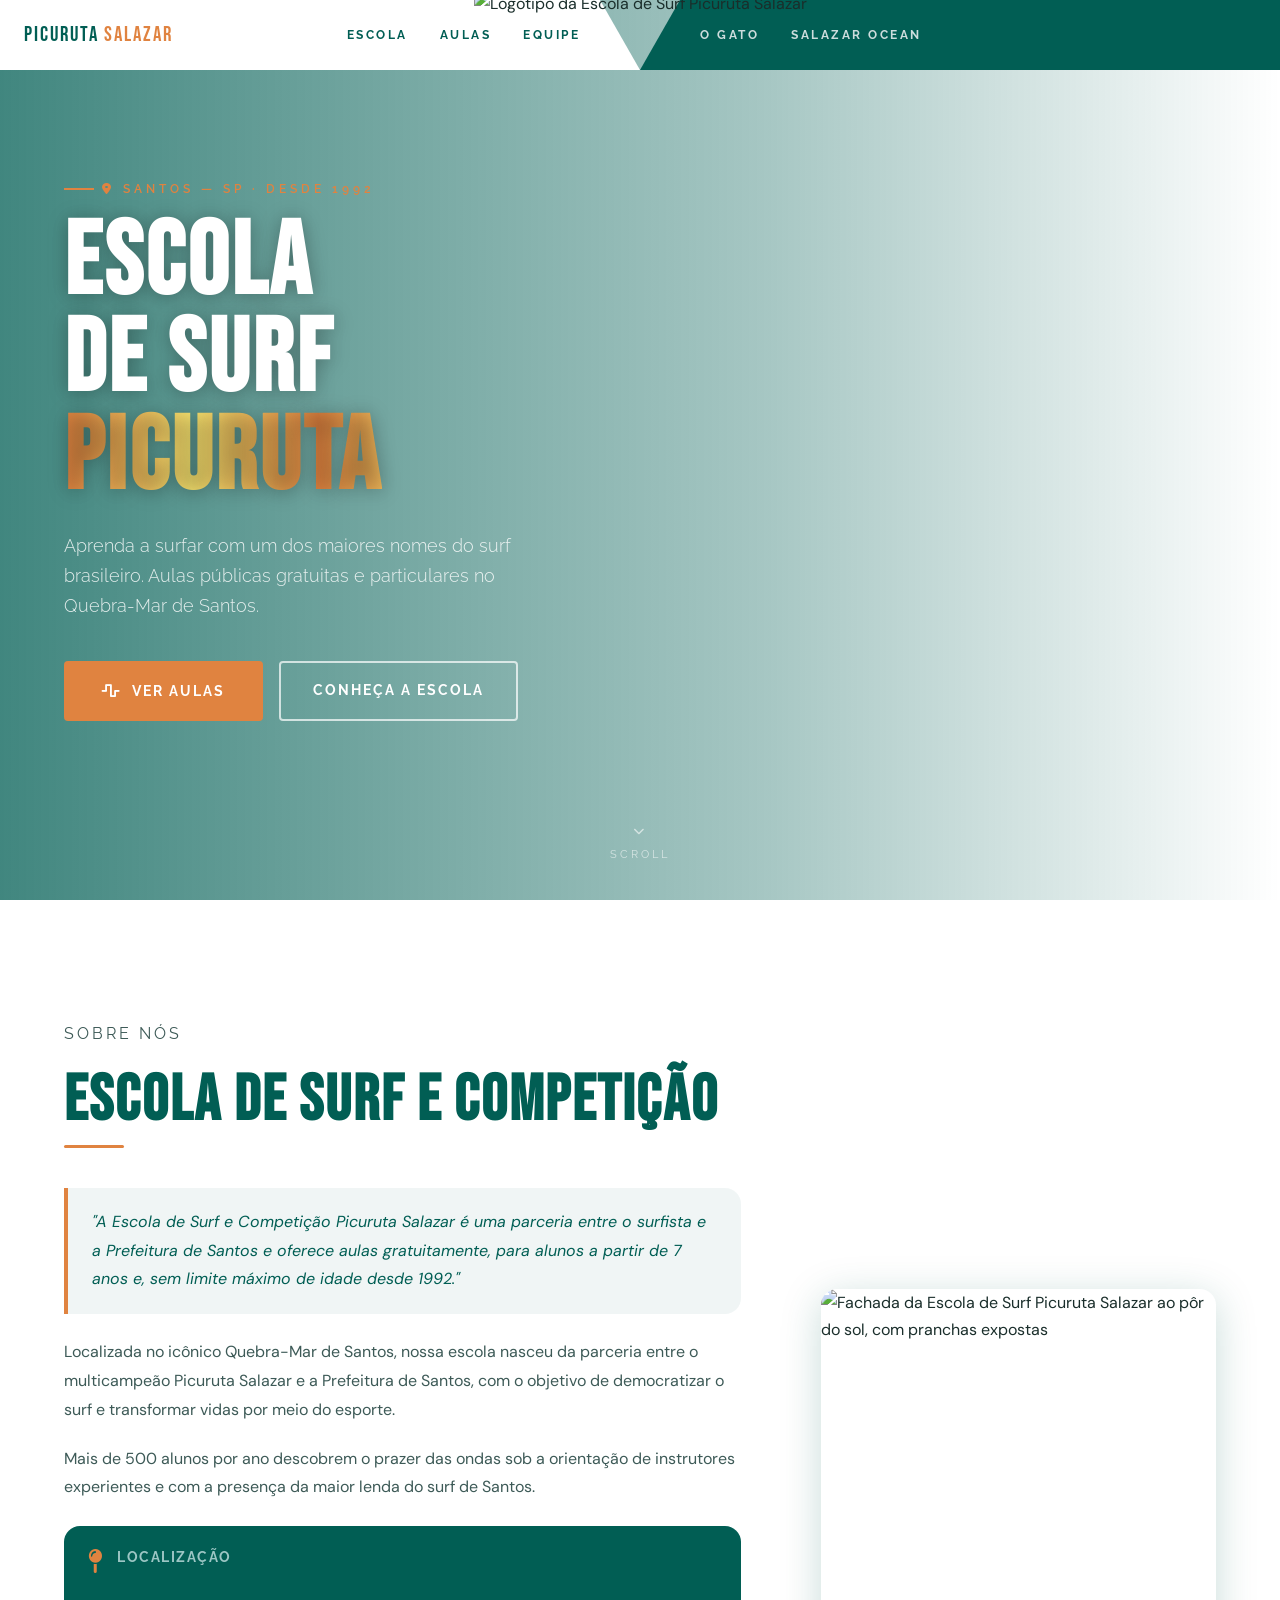
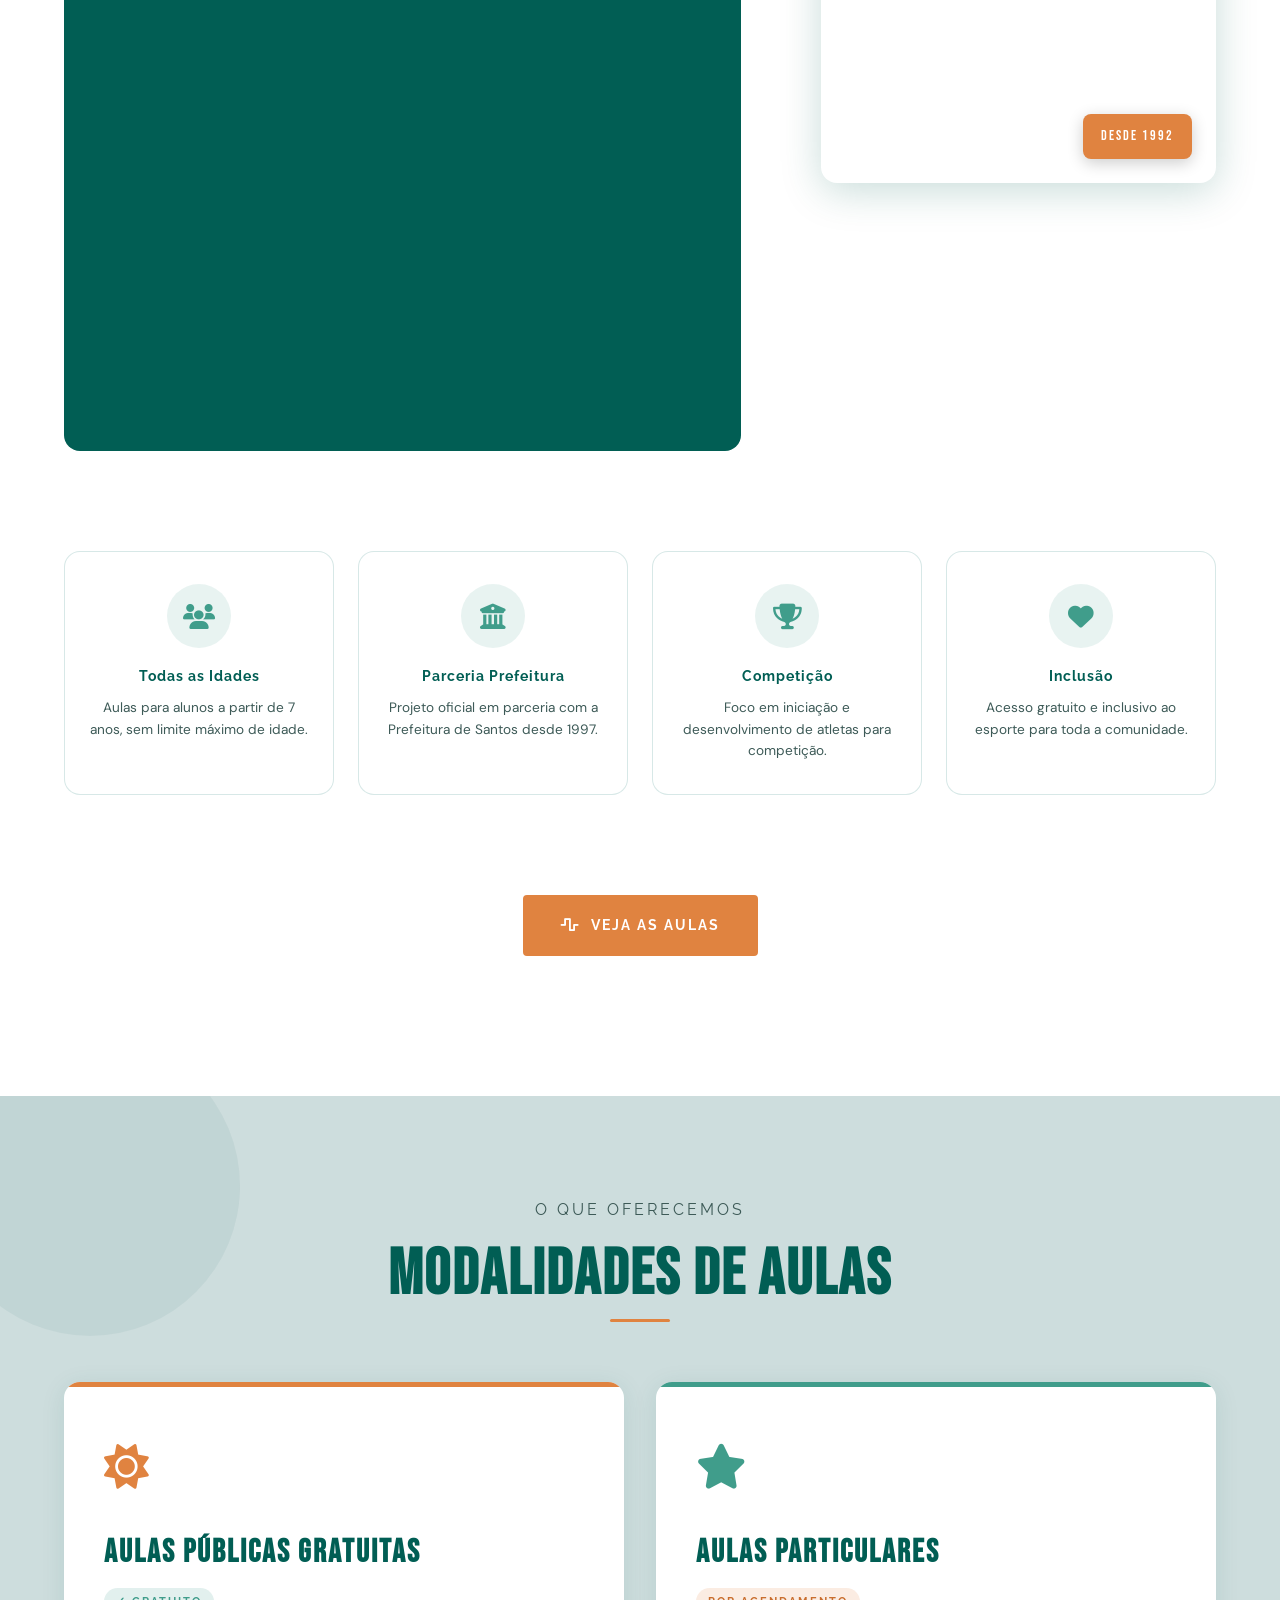
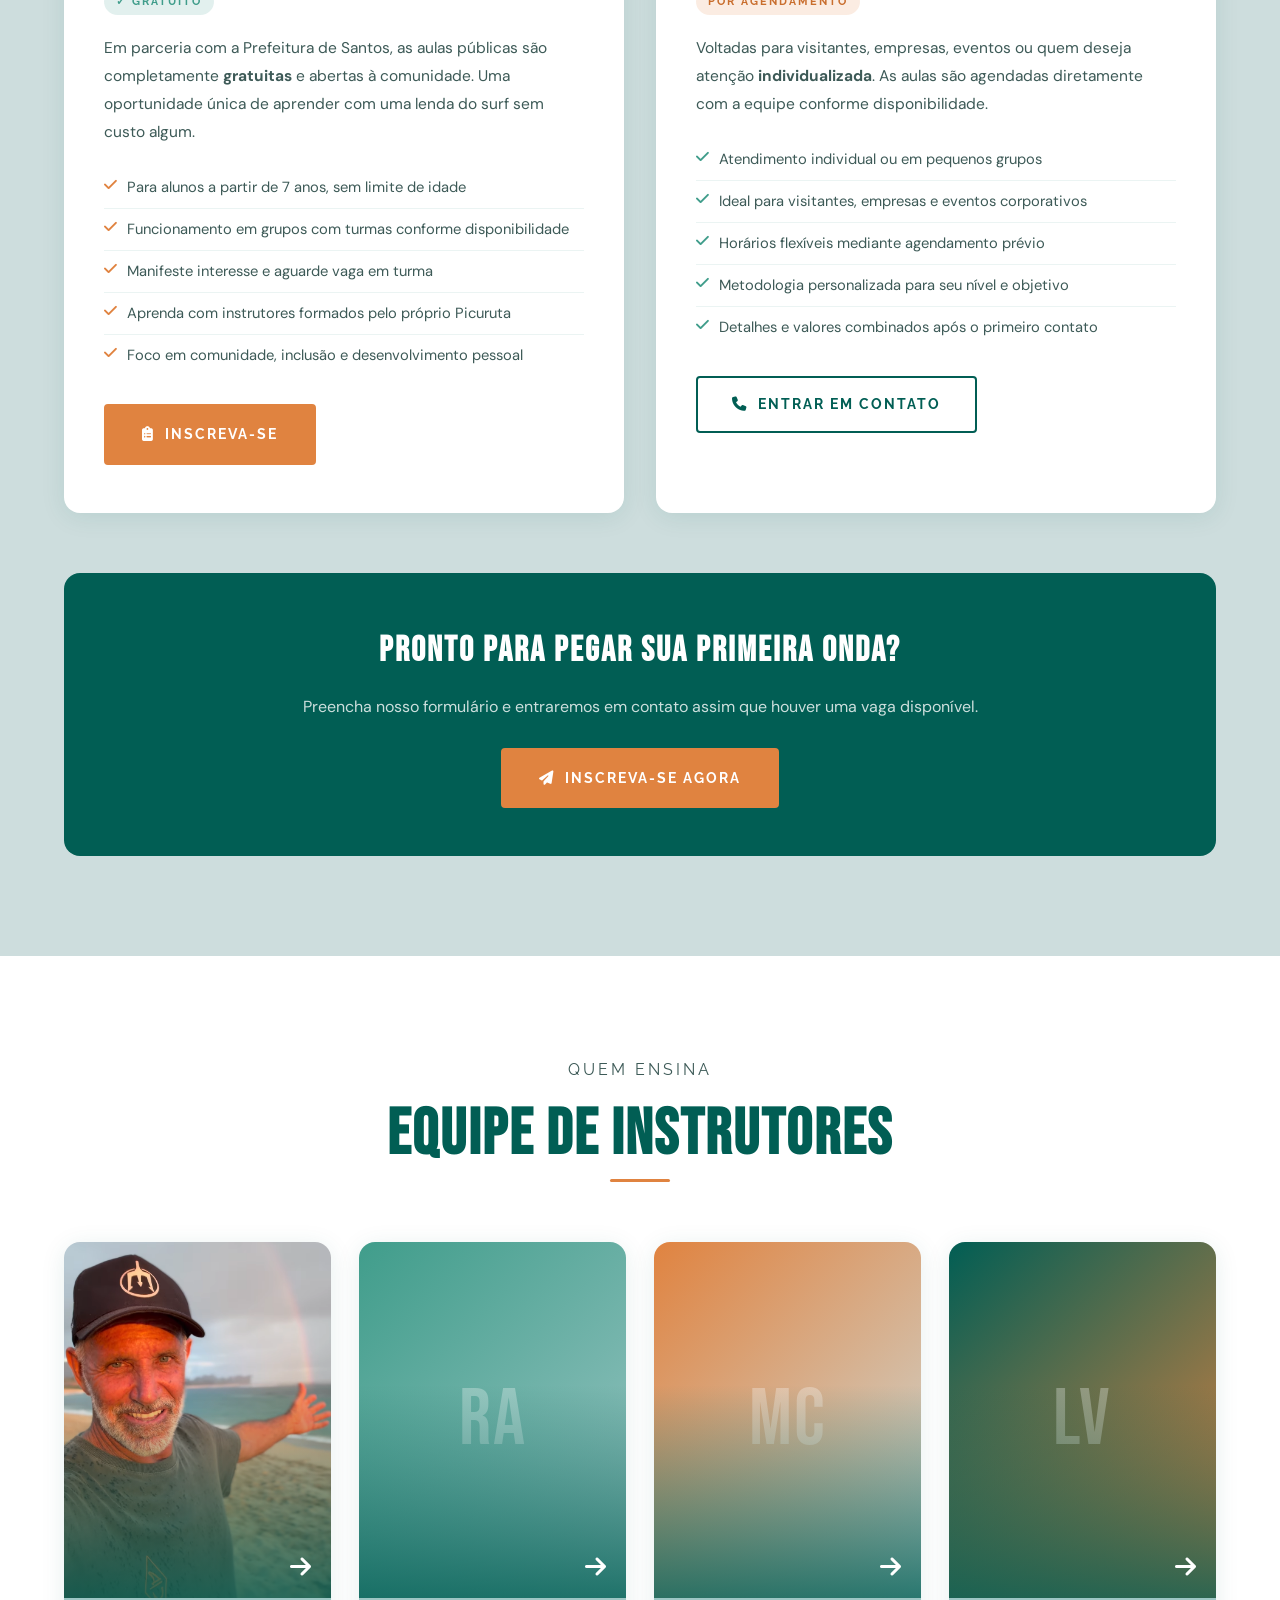
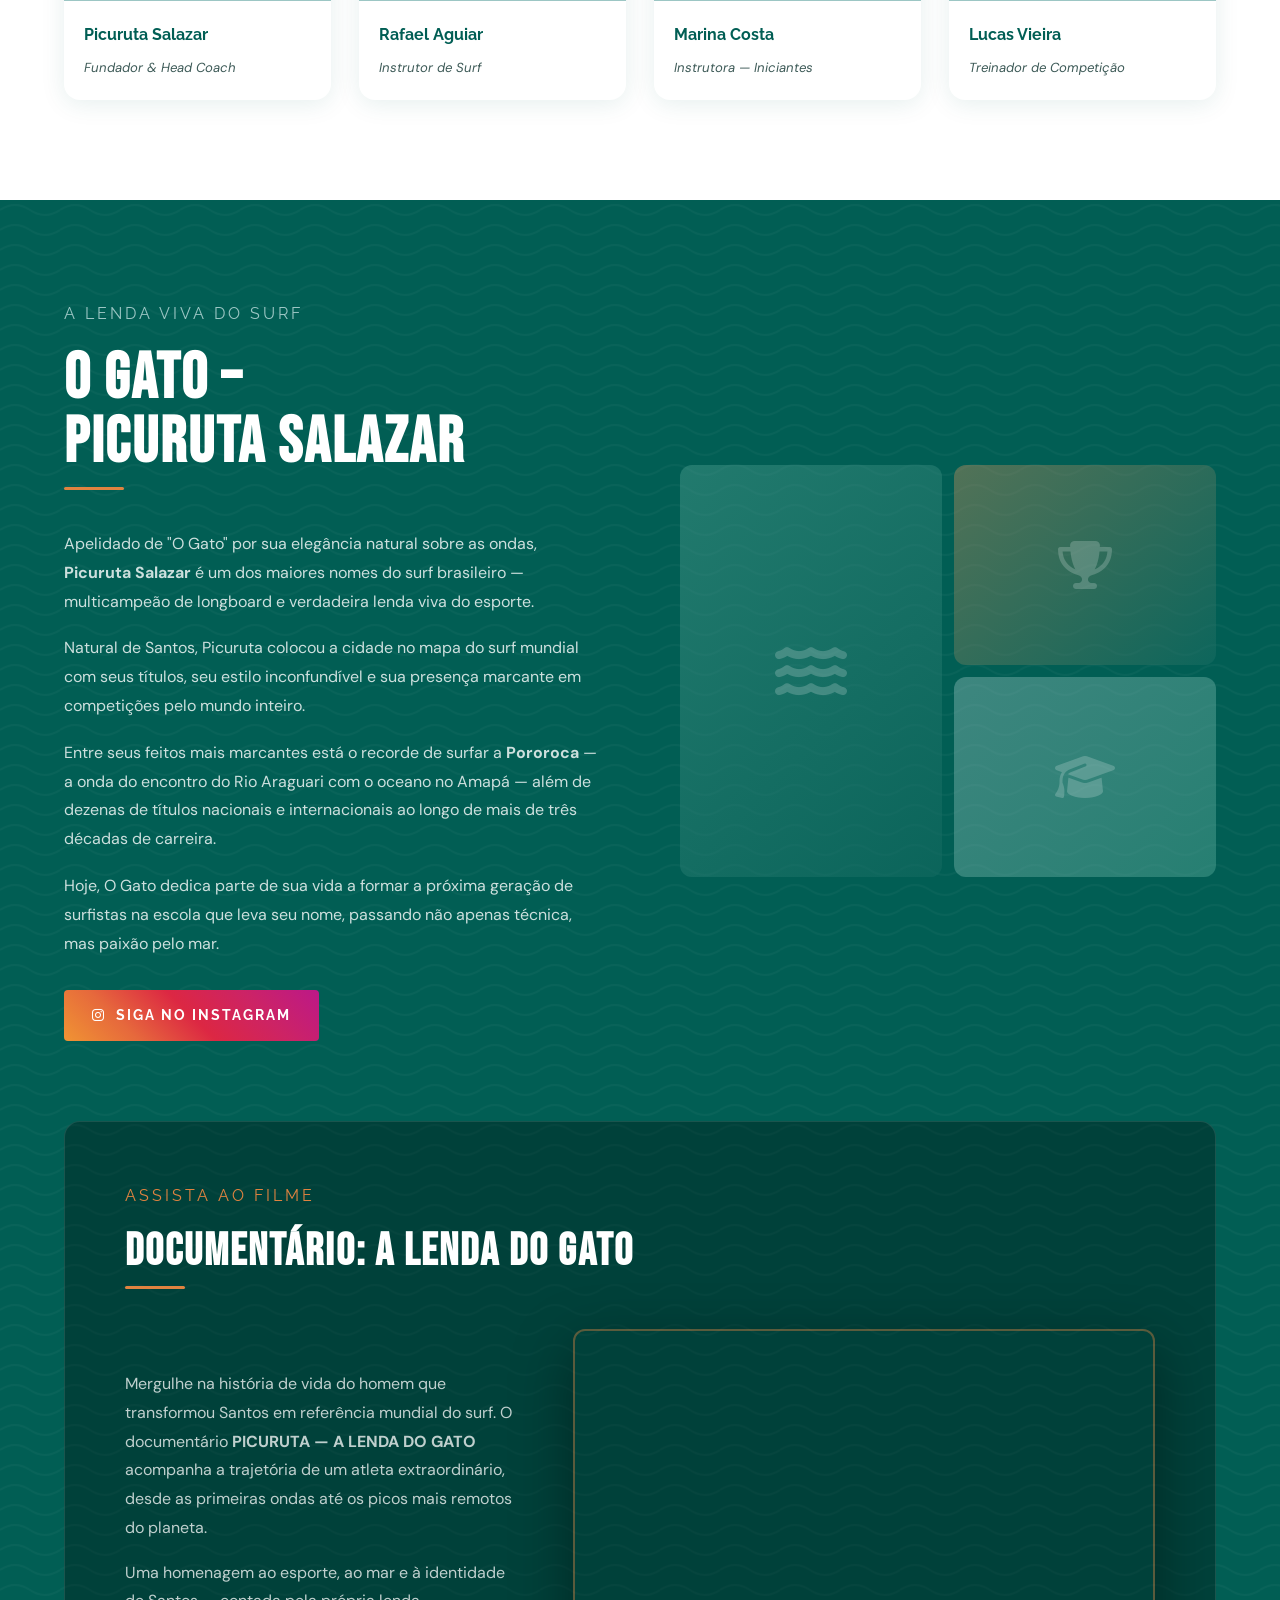
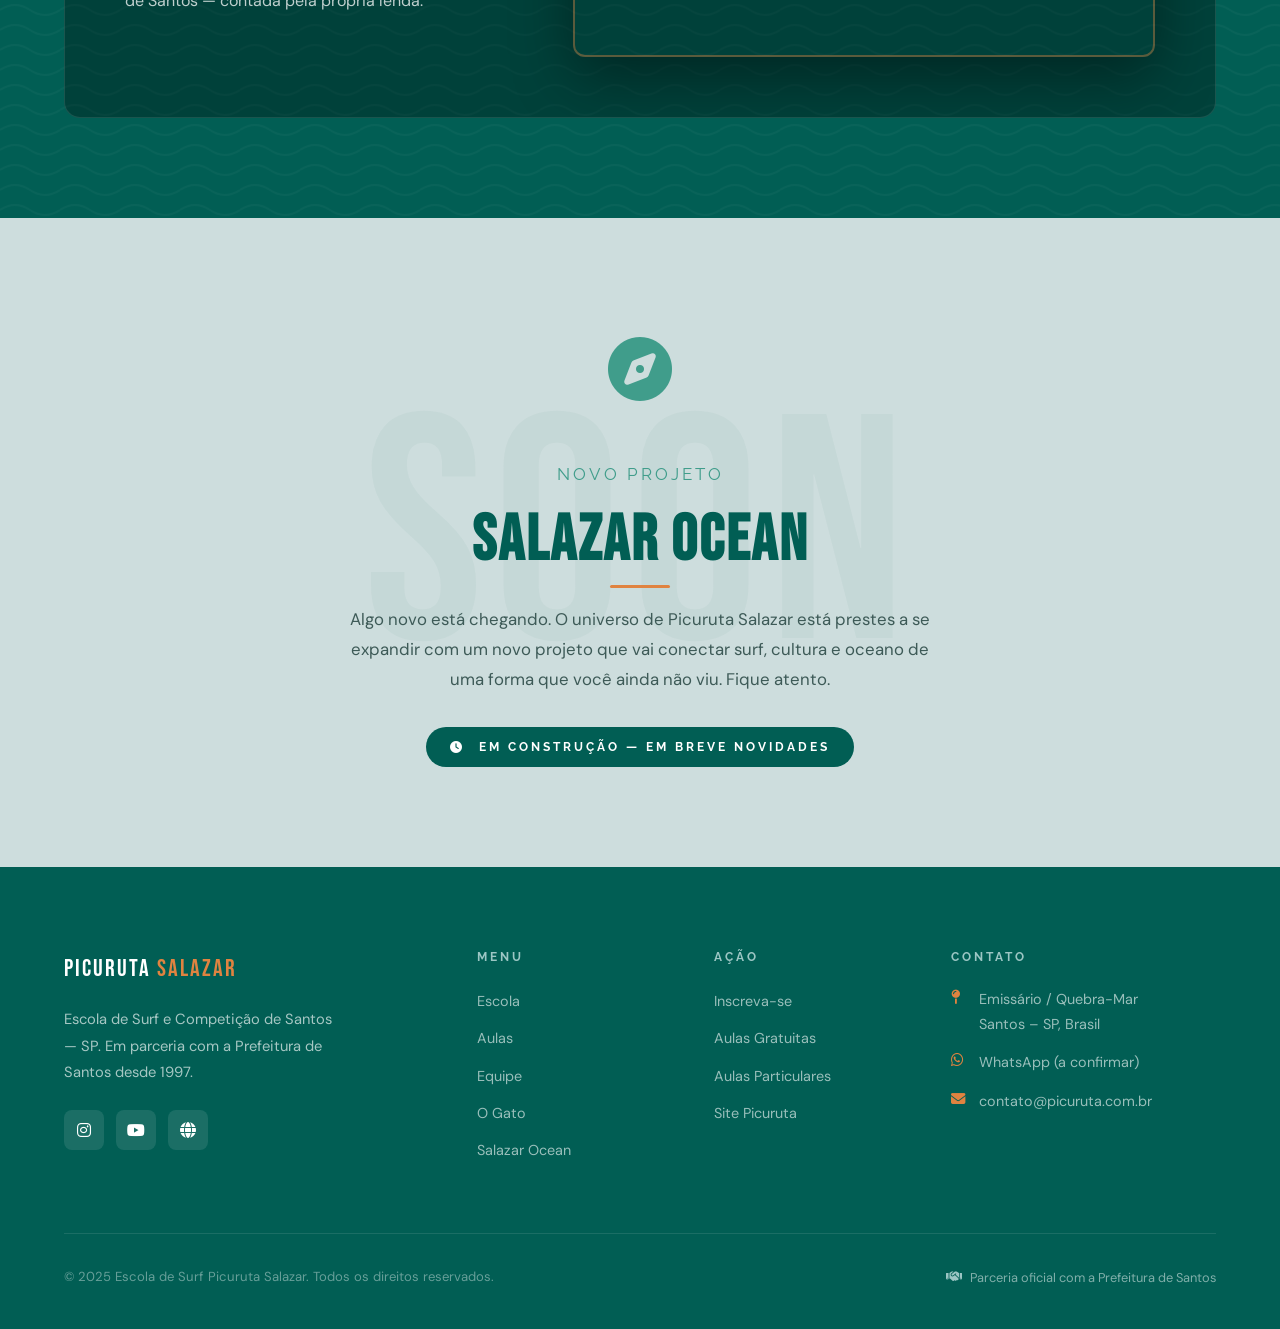
==== index.html @ 1310f739 "Add files via upload" ====
<!DOCTYPE html>
<!-- Define o tipo de documento como HTML5 -->
<html lang="pt-BR">
<!-- Define o idioma da página como Português Brasileiro -->

<head>
  <!-- Seção de metadados - não visível ao usuário -->
  <meta charset="UTF-8" />
  <!-- Codificação de caracteres UTF-8 garante suporte a acentos e caracteres especiais -->
  <meta name="viewport" content="width=device-width, initial-scale=1.0" />
  <!-- Meta viewport garante responsividade em dispositivos móveis -->
  <meta name="description" content="Escola de Surf e Competição Picuruta Salazar — Santos, SP. Aulas gratuitas e particulares desde 1997." />
  <!-- Descrição para SEO e compartilhamento em redes sociais -->
  <title>Escola de Surf Picuruta Salazar | Santos – SP</title>
  <!-- Título da aba do navegador -->

  <!-- ═══════════════════════════════════════════
       FONTES EXTERNAS (Google Fonts)
       Bebas Neue  → títulos impactantes estilo surf
       Raleway     → subtítulos elegantes
       DM Sans     → corpo de texto limpo e legível
  ═══════════════════════════════════════════ -->
  <link rel="preconnect" href="https://fonts.googleapis.com" />
  <!-- Pré-conexão com o servidor do Google para carregar fontes mais rápido -->
  <link rel="preconnect" href="https://fonts.gstatic.com" crossorigin />
  <!-- Pré-conexão cruzada com o CDN de fontes do Google -->
  <link
    href="https://fonts.googleapis.com/css2?family=Bebas+Neue&family=DM+Sans:ital,opsz,wght@0,9..40,300;0,9..40,400;0,9..40,600;1,9..40,300&family=Raleway:wght@300;400;600;700&display=swap"
    rel="stylesheet"
  />
  <link rel="stylesheet" href="diogo.css" />

  <!-- ═══════════════════════════════════════════
       ÍCONES (Font Awesome)
       Usado para ícones do menu hambúrguer, Instagram, etc.
  ═══════════════════════════════════════════ -->
  <link
    rel="stylesheet"
    href="https://cdnjs.cloudflare.com/ajax/libs/font-awesome/6.5.0/css/all.min.css"
  />
</head>

<body>

  <!-- ═══════════════════════════════════════════════════════════════
       NAVBAR — MENU FIXO COM SPLIT DIAGONAL
  ═══════════════════════════════════════════════════════════════ -->
  <nav class="navbar" id="navbar" role="navigation" aria-label="Menu principal">
    <div class="navbar-logo-top" aria-hidden="true">
      <img src="images/logo.svg" alt="Logotipo da Escola de Surf Picuruta Salazar" />
    </div>
    <div class="navbar-inner">

      <!-- LADO ESQUERDO (branco) — Logo + Menu principal -->
      <div class="navbar-esquerda">
        <!-- Logo da escola -->
        <a href="#inicio" class="navbar-logo" aria-label="Página inicial Escola Picuruta Salazar">
          PICURUTA <span>SALAZAR</span>
        </a>
        <!-- Menu do lado branco -->
        <ul class="nav-menu-esq" role="list">
          <li class="nav-item"><a href="#escola">ESCOLA</a></li>
          <li class="nav-item"><a href="#aulas">AULAS</a></li>
          <li class="nav-item"><a href="#equipe">EQUIPE</a></li>
        </ul>
      </div>

      <!-- LADO DIREITO (teal escuro) — Menu secundário -->
      <div class="navbar-direita">
        <ul class="nav-menu-dir" role="list">
          <li class="nav-item"><a href="#ogato">O GATO</a></li>
          <li class="nav-item"><a href="#salazar-ocean">SALAZAR OCEAN</a></li>
        </ul>
      </div>

      <!-- BOTÃO HAMBÚRGUER (visível apenas em mobile) -->
      <button
        class="hamburger"
        id="hamburger"
        aria-label="Abrir menu"
        aria-expanded="false"
        onclick="toggleMenu()"
      >
        <span></span>
        <span></span>
        <span></span>
      </button>

    </div>
  </nav>

  <!-- MENU MOBILE — aparece ao clicar no hambúrguer -->
  <div class="menu-mobile" id="menuMobile" role="menu" aria-label="Menu mobile">
    <a class="nav-item" href="#escola" onclick="fecharMenu()">ESCOLA</a>
    <a class="nav-item" href="#aulas" onclick="fecharMenu()">AULAS</a>
    <a class="nav-item" href="#equipe" onclick="fecharMenu()">EQUIPE</a>
    <a class="nav-item" href="#ogato" onclick="fecharMenu()">O GATO</a>
    <a class="nav-item" href="#salazar-ocean" onclick="fecharMenu()">SALAZAR OCEAN</a>
  </div>

  <!-- ═══════════════════════════════════════════════════════════════
       HERO — TELA DE ENTRADA
  ═══════════════════════════════════════════════════════════════ -->
  <section id="inicio" class="hero" aria-label="Seção de entrada">
    <!-- Fundo com parallax — a imagem de Santos / Quebra-Mar -->
    <div class="hero-bg" id="heroBg" role="img" aria-label="Vista aérea da praia de Santos"></div>
    <!-- Overlay escurecido para legibilidade do texto -->
    <div class="hero-overlay" aria-hidden="true"></div>

    <!-- Conteúdo central do hero -->
    <div class="container">
      <div class="hero-conteudo">
        <!-- Tag de localização -->
        <div class="hero-tag" aria-label="Localização: Santos, SP">
          <i class="fa-solid fa-location-dot" aria-hidden="true"></i>
          Santos — SP · Desde 1992
        </div>

        <!-- Título principal do site -->
        <h1 class="hero-titulo">
          ESCOLA<br>
          DE SURF<br>
          <span class="destaque">PICURUTA</span>
        </h1>

        <!-- Subtítulo descritivo -->
        <p class="hero-subtitulo">
          Aprenda a surfar com um dos maiores nomes do surf brasileiro.
          Aulas públicas gratuitas e particulares no Quebra-Mar de Santos.
        </p>

        <!-- Botões de chamada para ação -->
        <div class="hero-botoes">
          <a href="#aulas" class="btn-primario">
            <i class="fa-solid fa-wave-square" aria-hidden="true"></i>
            Ver Aulas
          </a>
          <a href="#escola" class="btn-hero-outline">
            Conheça a Escola
          </a>
        </div>
      </div>
    </div>

    <!-- Indicador de scroll para o usuário entender que há mais conteúdo abaixo -->
    <div class="hero-scroll-hint" aria-hidden="true">
      <i class="fa-solid fa-chevron-down"></i>
      scroll
    </div>
  </section>

  <!-- ═══════════════════════════════════════════════════════════════
       SEÇÃO ESCOLA
  ═══════════════════════════════════════════════════════════════ -->
  <section id="escola" class="secao" aria-labelledby="titulo-escola">
    <div class="container">

      <!-- Bloco principal: texto + imagem em duas colunas -->
      <div class="escola-grid">

        <!-- Coluna de texto -->
        <div class="escola-texto fade-in">
          <!-- Subtítulo acima do título -->
          <p class="subtitulo-secao">Sobre nós</p>
          <!-- Título principal da seção -->
          <h2 class="titulo-secao" id="titulo-escola">
            Escola de Surf e Competição
          </h2>
          <div class="linha-titulo" aria-hidden="true"></div>

          <!-- Parágrafo obrigatório em destaque (citação oficial) -->
          <blockquote class="escola-destaque">
            "A Escola de Surf e Competição Picuruta Salazar é uma parceria entre o surfista e
            a Prefeitura de Santos e oferece aulas gratuitamente, para alunos a partir de 7 anos
            e, sem limite máximo de idade desde 1992."
          </blockquote>

          <!-- Texto descritivo adicional -->
          <p>
            Localizada no icônico Quebra-Mar de Santos, nossa escola nasceu da parceria entre
            o multicampeão Picuruta Salazar e a Prefeitura de Santos, com o objetivo de democratizar
            o surf e transformar vidas por meio do esporte.
          </p>

          <p>
            Mais de 500 alunos por ano descobrem o prazer das ondas sob a orientação de
            instrutores experientes e com a presença da maior lenda do surf de Santos.
          </p>

          <!-- Card de localização com ícone -->
          <div class="escola-localizacao" role="complementary" aria-label="Localização da escola">
            <i class="fa-solid fa-map-pin" aria-hidden="true"></i>
            <div>
              <strong>Localização</strong>
              <iframe src="https://www.google.com/maps/embed?pb=!1m18!1m12!1m3!1d1822.8570882903912!2d-46.34960136766751!3d-23.970545275161644!2m3!1f0!2f0!3f0!3m2!1i1024!2i768!4f13.1!3m3!1m2!1s0x94ce033b1afc68e9%3A0xf7c2e6e06b3ecd22!2sEscola%20de%20Surf%20Picuruta%20Salazar!5e0!3m2!1spt-BR!2sbr!4v1774401281064!5m2!1spt-BR!2sbr" width="600" height="450" style="border:0;" allowfullscreen="" loading="lazy" referrerpolicy="no-referrer-when-downgrade"></iframe>
            </div>
          </div>
        </div>

        <!-- Coluna da imagem da escola -->
        <div class="escola-imagem-wrapper fade-in">
          <!-- Imagem real da escola fornecida no projeto -->
          <img
            src="images/escola.png"
            alt="Fachada da Escola de Surf Picuruta Salazar ao pôr do sol, com pranchas expostas"
            loading="lazy"
          />
          <!-- Badge sobreposta à imagem -->
          <div class="escola-badge" aria-label="Escola fundada em 1992">DESDE 1992</div>
        </div>
      </div>

      <!-- Grid de 4 cards de destaque -->
      <div class="escola-cards" role="list" aria-label="Destaques da escola">

        <article class="escola-card fade-in" role="listitem">
          <div class="escola-card-icone" aria-hidden="true">
            <i class="fa-solid fa-users"></i>
          </div>
          <h4>Todas as Idades</h4>
          <p>Aulas para alunos a partir de 7 anos, sem limite máximo de idade.</p>
        </article>

        <article class="escola-card fade-in" role="listitem">
          <div class="escola-card-icone" aria-hidden="true">
            <i class="fa-solid fa-building-columns"></i>
          </div>
          <h4>Parceria Prefeitura</h4>
          <p>Projeto oficial em parceria com a Prefeitura de Santos desde 1997.</p>
        </article>

        <article class="escola-card fade-in" role="listitem">
          <div class="escola-card-icone" aria-hidden="true">
            <i class="fa-solid fa-trophy"></i>
          </div>
          <h4>Competição</h4>
          <p>Foco em iniciação e desenvolvimento de atletas para competição.</p>
        </article>

        <article class="escola-card fade-in" role="listitem">
          <div class="escola-card-icone" aria-hidden="true">
            <i class="fa-solid fa-heart"></i>
          </div>
          <h4>Inclusão</h4>
          <p>Acesso gratuito e inclusivo ao esporte para toda a comunidade.</p>
        </article>

      </div>

      <!-- Botão de CTA que faz scroll até a seção Aulas -->
      <div class="escola-cta fade-in">
        <a
          href="#aulas"
          class="btn-primario"
          aria-label="Ver as aulas disponíveis"
        >
          <i class="fa-solid fa-wave-square" aria-hidden="true"></i>
          Veja as Aulas
        </a>
      </div>

    </div>
  </section>

  <!-- ═══════════════════════════════════════════════════════════════
       SEÇÃO AULAS
  ═══════════════════════════════════════════════════════════════ -->
  <section id="aulas" class="secao" aria-labelledby="titulo-aulas">
    <div class="container">

      <!-- Cabeçalho centralizado da seção -->
      <header class="aulas-header fade-in">
        <p class="subtitulo-secao">O que oferecemos</p>
        <h2 class="titulo-secao" id="titulo-aulas">Modalidades de Aulas</h2>
        <div class="linha-titulo" aria-hidden="true"></div>
      </header>

      <!-- Grid com os dois cards de modalidade -->
      <div class="aulas-grid">

        <!-- CARD: Aulas Públicas Gratuitas -->
        <article class="aula-card publica fade-in" aria-labelledby="titulo-publica">
          <span class="aula-icone" aria-hidden="true"><i class="fa-solid fa-sun"></i></span>

          <h3 id="titulo-publica">Aulas Públicas Gratuitas</h3>
          <span class="aula-badge verde">✓ Gratuito</span>

          <p>
            Em parceria com a Prefeitura de Santos, as aulas públicas são completamente
            <strong>gratuitas</strong> e abertas à comunidade. Uma oportunidade única de
            aprender com uma lenda do surf sem custo algum.
          </p>

          <!-- Lista de benefícios/características -->
          <ul class="aula-lista" aria-label="Características das aulas públicas">
            <li>
              <i class="fa-solid fa-check" aria-hidden="true"></i>
              Para alunos a partir de 7 anos, sem limite de idade
            </li>
            <li>
              <i class="fa-solid fa-check" aria-hidden="true"></i>
              Funcionamento em grupos com turmas conforme disponibilidade
            </li>
            <li>
              <i class="fa-solid fa-check" aria-hidden="true"></i>
              Manifeste interesse e aguarde vaga em turma
            </li>
            <li>
              <i class="fa-solid fa-check" aria-hidden="true"></i>
              Aprenda com instrutores formados pelo próprio Picuruta
            </li>
            <li>
              <i class="fa-solid fa-check" aria-hidden="true"></i>
              Foco em comunidade, inclusão e desenvolvimento pessoal
            </li>
          </ul>

          <a href="forms.html" class="btn-primario" aria-label="Inscrever-se nas aulas públicas">
            <i class="fa-solid fa-clipboard-list" aria-hidden="true"></i>
            Inscreva-se
          </a>
        </article>

        <!-- CARD: Aulas Particulares -->
        <article class="aula-card particular fade-in" aria-labelledby="titulo-particular">
          <span class="aula-icone" aria-hidden="true"><i class="fa-solid fa-star"></i></span>

          <h3 id="titulo-particular">Aulas Particulares</h3>
          <span class="aula-badge laranja">Por Agendamento</span>

          <p>
            Voltadas para visitantes, empresas, eventos ou quem deseja atenção
            <strong>individualizada</strong>. As aulas são agendadas diretamente com
            a equipe conforme disponibilidade.
          </p>

          <ul class="aula-lista" aria-label="Características das aulas particulares">
            <li>
              <i class="fa-solid fa-check" aria-hidden="true"></i>
              Atendimento individual ou em pequenos grupos
            </li>
            <li>
              <i class="fa-solid fa-check" aria-hidden="true"></i>
              Ideal para visitantes, empresas e eventos corporativos
            </li>
            <li>
              <i class="fa-solid fa-check" aria-hidden="true"></i>
              Horários flexíveis mediante agendamento prévio
            </li>
            <li>
              <i class="fa-solid fa-check" aria-hidden="true"></i>
              Metodologia personalizada para seu nível e objetivo
            </li>
            <li>
              <i class="fa-solid fa-check" aria-hidden="true"></i>
              Detalhes e valores combinados após o primeiro contato
            </li>
          </ul>

          <a href="inscricao.html" class="btn-secundario" aria-label="Entrar em contato para aulas particulares">
            <i class="fa-solid fa-phone" aria-hidden="true"></i>
            Entrar em Contato
          </a>
        </article>

      </div>

      <!-- Bloco de CTA geral da seção Aulas -->
      <div class="aulas-cta fade-in">
        <h3>Pronto para pegar sua primeira onda?</h3>
        <p>Preencha nosso formulário e entraremos em contato assim que houver uma vaga disponível.</p>
        <a href="inscricao.html" class="btn-primario" aria-label="Ir para o formulário de inscrição">
          <i class="fa-solid fa-paper-plane" aria-hidden="true"></i>
          Inscreva-se Agora
        </a>
      </div>

    </div>
  </section>

  <!-- ═══════════════════════════════════════════════════════════════
       SEÇÃO EQUIPE
  ═══════════════════════════════════════════════════════════════ -->
  <section id="equipe" class="secao" aria-labelledby="titulo-equipe">
    <div class="container">

      <!-- Cabeçalho centralizado -->
      <header class="equipe-header fade-in">
        <p class="subtitulo-secao">Quem ensina</p>
        <h2 class="titulo-secao" id="titulo-equipe">Equipe de Instrutores</h2>
        <div class="linha-titulo" aria-hidden="true"></div>
      </header>

      <!-- Grid dos cards de professores -->
      <div class="equipe-grid" role="list" aria-label="Instrutores da escola">

        <!-- Cada card é um link para a página individual do professor -->
        <a class="professor-card fade-in" href="professor-picuruta.html" role="listitem" aria-label="Ver perfil de Picuruta Salazar">
          <div class="prof-foto-wrap">
            <div class="prof-picuruta-card">
              <img src="images/picuruta.png" alt="Foto de Picuruta Salazar surfando uma onda" loading="lazy" />
            </div>
          
            <!-- Overlay com ícone de "ver mais" -->
            <div class="prof-foto-overlay" aria-hidden="true">
              <i class="fa-solid fa-arrow-right"></i>
            </div>
          </div>
          <div class="prof-info">
            <h4>Picuruta Salazar</h4>
            <span>Fundador & Head Coach</span>
          </div>
        </a>

        <a class="professor-card fade-in" href="professor-2.html" role="listitem" aria-label="Ver perfil de Rafael Aguiar">
          <div class="prof-foto-wrap">
            <div class="prof-placeholder" style="background: linear-gradient(135deg, #409d8b, #9cc6c4)">
              <span style="color:rgba(255,255,255,0.3); font-size:5rem">RA</span>
            </div>
            <div class="prof-foto-overlay" aria-hidden="true">
              <i class="fa-solid fa-arrow-right"></i>
            </div>
          </div>
          <div class="prof-info">
            <h4>Rafael Aguiar</h4>
            <span>Instrutor de Surf</span>
          </div>
        </a>

        <a class="professor-card fade-in" href="professor-3.html" role="listitem" aria-label="Ver perfil de Marina Costa">
          <div class="prof-foto-wrap">
            <div class="prof-placeholder" style="background: linear-gradient(135deg, #e08340, #cddddd)">
              <span style="color:rgba(255,255,255,0.3); font-size:5rem">MC</span>
            </div>
            <div class="prof-foto-overlay" aria-hidden="true">
              <i class="fa-solid fa-arrow-right"></i>
            </div>
          </div>
          <div class="prof-info">
            <h4>Marina Costa</h4>
            <span>Instrutora — Iniciantes</span>
          </div>
        </a>

        <a class="professor-card fade-in" href="professor-4.html" role="listitem" aria-label="Ver perfil de Lucas Vieira">
          <div class="prof-foto-wrap">
            <div class="prof-placeholder" style="background: linear-gradient(135deg, #015e54, #e08340)">
              <span style="color:rgba(255,255,255,0.3); font-size:5rem">LV</span>
            </div>
            <div class="prof-foto-overlay" aria-hidden="true">
              <i class="fa-solid fa-arrow-right"></i>
            </div>
          </div>
          <div class="prof-info">
            <h4>Lucas Vieira</h4>
            <span>Treinador de Competição</span>
          </div>
        </a>

      </div>
    </div>
  </section>

  <!-- ═══════════════════════════════════════════════════════════════
       SEÇÃO O GATO — HISTORIA DO PICURUTA SALAZAR
  ═══════════════════════════════════════════════════════════════ -->
  <section id="ogato" class="secao" aria-labelledby="titulo-gato">
    <div class="container">

      <!-- Grid: texto à esquerda, fotos à direita -->
      <div class="gato-grid">

        <!-- Coluna de texto biográfico -->
        <div class="gato-header fade-in">
          <p class="subtitulo-secao">A lenda viva do surf</p>
          <h2 class="titulo-secao" id="titulo-gato">O GATO –<br>Picuruta Salazar</h2>
          <div class="linha-titulo" aria-hidden="true"></div>

          <div class="gato-texto">
            <p>
              Apelidado de "O Gato" por sua elegância natural sobre as ondas, <strong>Picuruta Salazar</strong>
              é um dos maiores nomes do surf brasileiro — multicampeão de longboard e verdadeira
              lenda viva do esporte.
            </p>
            <p>
              Natural de Santos, Picuruta colocou a cidade no mapa do surf mundial com seus
              títulos, seu estilo inconfundível e sua presença marcante em competições pelo
              mundo inteiro.
            </p>
            <p>
              Entre seus feitos mais marcantes está o recorde de surfar a <strong>Pororoca</strong>
              — a onda do encontro do Rio Araguari com o oceano no Amapá — além de dezenas
              de títulos nacionais e internacionais ao longo de mais de três décadas de carreira.
            </p>
            <p>
              Hoje, O Gato dedica parte de sua vida a formar a próxima geração de surfistas
              na escola que leva seu nome, passando não apenas técnica, mas paixão pelo mar.
            </p>
          </div>

          <!-- Botões de ação -->
          <div class="gato-botoes">
            <!-- Link para o Instagram do Picuruta (configurável) -->
            <a
              href="https://www.instagram.com/picurutasalazar"
              target="_blank"
              rel="noopener noreferrer"
              class="btn-instagram"
              aria-label="Seguir Picuruta Salazar no Instagram"
            >
              <i class="fa-brands fa-instagram" aria-hidden="true"></i>
              Siga no Instagram
            </a>

            </a>
          </div>
        </div>

        <!-- Coluna do mosaico de fotos -->
        <div class="gato-fotos fade-in" aria-label="Galeria de fotos do Picuruta">
          <!-- Foto grande (span 2 linhas) — placeholder com gradiente -->
          <div class="gato-foto" role="img" aria-label="Picuruta surfando">
            <div style="width:100%;height:100%;background:linear-gradient(135deg,rgba(64,157,139,0.3),rgba(1,94,84,0.5));display:flex;align-items:center;justify-content:center;">
              <i class="fa-solid fa-water" style="font-size:4rem;color:rgba(255,255,255,0.2)"></i>
            </div>
          </div>
          <!-- Fotos menores -->
          <div class="gato-foto" role="img" aria-label="Competição de surf">
            <div style="width:100%;height:100%;background:linear-gradient(135deg,rgba(224,131,64,0.3),rgba(1,94,84,0.4));display:flex;align-items:center;justify-content:center;">
              <i class="fa-solid fa-trophy" style="font-size:3rem;color:rgba(255,255,255,0.2)"></i>
            </div>
          </div>
          <div class="gato-foto" role="img" aria-label="Aula de surf na praia">
            <div style="width:100%;height:100%;background:linear-gradient(135deg,rgba(156,198,196,0.3),rgba(64,157,139,0.4));display:flex;align-items:center;justify-content:center;">
              <i class="fa-solid fa-graduation-cap" style="font-size:3rem;color:rgba(255,255,255,0.2)"></i>
            </div>
          </div>
        </div>

      </div>

      <!-- Sub-seção: Documentário "A Lenda do Gato" -->
      <div class="gato-documentario fade-in" aria-labelledby="titulo-documentario">
        <p class="subtitulo-secao">Assista ao filme</p>
        <h3 class="titulo-secao" id="titulo-documentario">Documentário: A Lenda do Gato</h3>
        <div class="linha-titulo" aria-hidden="true"></div>

        <div class="doc-grid">
          <!-- Texto de apresentação do documentário -->
          <div class="doc-texto">
            <p>
              Mergulhe na história de vida do homem que transformou Santos em referência
              mundial do surf. O documentário <strong>PICURUTA — A LENDA DO GATO</strong>
              acompanha a trajetória de um atleta extraordinário, desde as primeiras ondas
              até os picos mais remotos do planeta.
            </p>
            <p style="margin-top:16px">
              Uma homenagem ao esporte, ao mar e à identidade de Santos — contada pela
              própria lenda.
            </p>
          </div>

          <!-- Embed do documentário no YouTube -->
          <div class="doc-video">
            <iframe
              src="https://www.youtube.com/embed/CdKBSwZSWT4"
              title="Documentário PICURUTA — A Lenda do Gato"
              allow="accelerometer; autoplay; clipboard-write; encrypted-media; gyroscope; picture-in-picture"
              allowfullscreen
              loading="lazy"
            ></iframe>
          </div>
        </div>
      </div>

    </div>
  </section>

  <!-- ═══════════════════════════════════════════════════════════════
       SEÇÃO SALAZAR OCEAN — EM CONSTRUÇÃO
  ═══════════════════════════════════════════════════════════════ -->
  <section id="salazar-ocean" class="secao" aria-labelledby="titulo-ocean">
    <div class="container">
      <div class="ocean-conteudo fade-in">

        <!-- Ícone animado de âncora/ondas -->
        <div class="ocean-icone" aria-hidden="true">
          <i class="fa-solid fa-compass"></i>
        </div>

        <!-- Título da seção -->
        <p class="subtitulo-secao" style="color:var(--teal-escuro)">Novo projeto</p>
        <h2 class="titulo-secao" id="titulo-ocean">Salazar Ocean</h2>
        <div class="linha-titulo" style="margin:12px auto 0;" aria-hidden="true"></div>

        <!-- Texto breve sobre a seção em construção -->
        <p>
          Algo novo está chegando. O universo de Picuruta Salazar está prestes a se expandir
          com um novo projeto que vai conectar surf, cultura e oceano de uma forma que você
          ainda não viu. Fique atento.
        </p>

        <!-- Badge de status -->
        <div class="ocean-badge" role="status" aria-label="Seção em construção">
          <i class="fa-solid fa-clock" aria-hidden="true" style="margin-right:8px"></i>
          Em Construção — Em breve novidades
        </div>

      </div>
    </div>
  </section>

  <!-- ═══════════════════════════════════════════════════════════════
       FOOTER — RODAPÉ
  ═══════════════════════════════════════════════════════════════ -->
  <footer class="footer" role="contentinfo" aria-label="Rodapé do site">
    <div class="container">

      <!-- Grid do footer com 4 colunas -->
      <div class="footer-grid">

        <!-- Coluna 1: Brand e redes sociais -->
        <div class="footer-brand">
          <p class="footer-logo">PICURUTA <span>SALAZAR</span></p>
          <p>
            Escola de Surf e Competição de Santos — SP.
            Em parceria com a Prefeitura de Santos desde 1997.
          </p>
          <!-- Links de redes sociais -->
          <div class="footer-social" role="list" aria-label="Redes sociais">
            <a
              class="social-link"
              href="https://www.instagram.com/picurutasalazar"
              target="_blank"
              rel="noopener noreferrer"
              role="listitem"
              aria-label="Instagram do Picuruta Salazar"
            >
              <i class="fa-brands fa-instagram" aria-hidden="true"></i>
            </a>
            <a
              class="social-link"
              href="https://www.youtube.com/@picurutasalazar"
              target="_blank"
              rel="noopener noreferrer"
              role="listitem"
              aria-label="Canal do YouTube"
            >
              <i class="fa-brands fa-youtube" aria-hidden="true"></i>
            </a>
            <a
              class="social-link"
              href="https://www.picuruta.com.br"
              target="_blank"
              rel="noopener noreferrer"
              role="listitem"
              aria-label="Site oficial"
            >
              <i class="fa-solid fa-globe" aria-hidden="true"></i>
            </a>
          </div>
        </div>

        <!-- Coluna 2: Links rápidos -->
        <nav class="footer-col" aria-label="Links rápidos">
          <h5>Menu</h5>
          <ul>
            <li><a href="#escola">Escola</a></li>
            <li><a href="#aulas">Aulas</a></li>
            <li><a href="#equipe">Equipe</a></li>
            <li><a href="#ogato">O Gato</a></li>
            <li><a href="#salazar-ocean">Salazar Ocean</a></li>
          </ul>
        </nav>

        <!-- Coluna 3: Links de ação -->
        <nav class="footer-col" aria-label="Links de ação">
          <h5>Ação</h5>
          <ul>
            <li><a href="inscricao.html">Inscreva-se</a></li>
            <li><a href="#aulas">Aulas Gratuitas</a></li>
            <li><a href="#aulas">Aulas Particulares</a></li>
            <li><a href="https://www.picuruta.com.br" target="_blank" rel="noopener">Site Picuruta</a></li>
          </ul>
        </nav>

        <!-- Coluna 4: Informações de contato -->
        <address class="footer-col" style="font-style:normal" aria-label="Contato e endereço">
          <h5>Contato</h5>
          <div class="footer-contato">
            <div class="footer-contato-item">
              <i class="fa-solid fa-map-pin" aria-hidden="true"></i>
              <span>Emissário / Quebra-Mar<br>Santos – SP, Brasil</span>
            </div>
            <div class="footer-contato-item">
              <i class="fa-brands fa-whatsapp" aria-hidden="true"></i>
              <span>WhatsApp (a confirmar)</span>
            </div>
            <div class="footer-contato-item">
              <i class="fa-solid fa-envelope" aria-hidden="true"></i>
              <span>contato@picuruta.com.br</span>
            </div>
          </div>
        </address>

      </div>

      <!-- Rodapé final com copyright -->
      <div class="footer-bottom">
        <p>© 2025 Escola de Surf Picuruta Salazar. Todos os direitos reservados.</p>
        <div class="footer-parceria">
          <i class="fa-solid fa-handshake" aria-hidden="true"></i>
          <span>Parceria oficial com a Prefeitura de Santos</span>
        </div>
      </div>

    </div>
  </footer>

  <!-- ═══════════════════════════════════════════════════════════════
       JAVASCRIPT
       Toda a lógica de interatividade em um único bloco
  ═══════════════════════════════════════════════════════════════ -->
  <script>
    /* ─────────────────────────────────────────────────────────────
       NAVBAR: Adiciona classe 'scrolled' após o usuário rolar a página
       Isso ativa a sombra e reduz a altura da navbar via CSS
    ───────────────────────────────────────────────────────────── */
    const navbar = document.getElementById('navbar'); // Referência à navbar

    window.addEventListener('scroll', () => {
      // Se o scroll vertical for maior que 50px, adiciona 'scrolled'; senão remove
      navbar.classList.toggle('scrolled', window.scrollY > 50);
    });

    /* ─────────────────────────────────────────────────────────────
       MENU MOBILE: Abre/fecha o menu hambúrguer
    ───────────────────────────────────────────────────────────── */
    function toggleMenu() {
      const menu       = document.getElementById('menuMobile'); // Referência ao menu mobile
      const hamburger  = document.getElementById('hamburger');  // Referência ao botão
      const estaAberto = menu.classList.toggle('aberto');       // Alterna a classe 'aberto'

      hamburger.setAttribute('aria-expanded', estaAberto);     // Atualiza acessibilidade
    }

    function fecharMenu() {
      const menu      = document.getElementById('menuMobile');
      const hamburger = document.getElementById('hamburger');
      menu.classList.remove('aberto');             // Remove a classe que mostra o menu
      hamburger.setAttribute('aria-expanded', 'false');
    }

    /* ─────────────────────────────────────────────────────────────
       PARALLAX DO HERO
       Move o fundo do hero em velocidade reduzida ao rolar,
       criando profundidade. Usa requestAnimationFrame para
       performance máxima (evita reflow desnecessário).
    ───────────────────────────────────────────────────────────── */
    const heroBg = document.getElementById('heroBg'); // Referência ao fundo do hero

    let ticking = false; // Flag para controlar o requestAnimationFrame

    window.addEventListener('scroll', () => {
      if (!ticking) {
        window.requestAnimationFrame(() => {
          // Move o fundo 40% mais lento que o scroll → cria o efeito parallax
          heroBg.style.transform = `translateY(${window.scrollY * 0.4}px)`;
          ticking = false;
        });
        ticking = true; // Marca que um frame já foi solicitado
      }
    });

    /* ─────────────────────────────────────────────────────────────
       ANIMAÇÃO DE ENTRADA (IntersectionObserver)
       Observa todos os elementos com classe 'fade-in'.
       Quando entram na viewport (ficam visíveis), adiciona
       a classe 'visivel' que dispara a animação CSS.
    ───────────────────────────────────────────────────────────── */
    const observador = new IntersectionObserver(
      (entradas) => {
        entradas.forEach((entrada) => {
          if (entrada.isIntersecting) {
            // Elemento entrou na viewport → ativa a animação
            entrada.target.classList.add('visivel');
            // Para de observar após a primeira animação (otimização)
            observador.unobserve(entrada.target);
          }
        });
      },
      {
        threshold: 0.12, // Elemento precisa estar 12% visível para disparar
        rootMargin: '0px 0px -40px 0px' // Aguarda o elemento estar um pouco mais para dentro
      }
    );

    // Seleciona todos os elementos com a classe fade-in e os registra no observador
    document.querySelectorAll('.fade-in').forEach((el) => observador.observe(el));

    /* ─────────────────────────────────────────────────────────────
       HOVER NA LINHA DO TÍTULO (efeito: linha cresce ao hover)
       Quando o mouse entra em qualquer seção, a linha decorativa
       do título cresce de 60px para 120px.
    ───────────────────────────────────────────────────────────── */
    document.querySelectorAll('.titulo-secao').forEach((titulo) => {
      const pai  = titulo.closest('header, .escola-texto, .gato-header, .ocean-conteudo, .doc-texto');
      const linha = pai ? pai.querySelector('.linha-titulo') : null;

      if (!linha) return; // Se não há linha, encerra

      titulo.addEventListener('mouseenter', () => {
        linha.style.width = '120px'; // Cresce ao hover
      });

      titulo.addEventListener('mouseleave', () => {
        linha.style.width = '60px';  // Volta ao tamanho original
      });
    });

    /* ─────────────────────────────────────────────────────────────
       KEYBOARD NAVIGATION: Permite navegar no menu com teclado
       (Enter e Espaço ativam clique nos itens de menu)
    ───────────────────────────────────────────────────────────── */
    document.querySelectorAll('.nav-item[tabindex]').forEach((item) => {
      item.addEventListener('keydown', (e) => {
        if (e.key === 'Enter' || e.key === ' ') {
          e.preventDefault(); // Previne o scroll padrão do espaço
          item.click();       // Dispara o onclick do item
        }
      });
    });
  </script>

</body>
</html>
---- diogo.css ----
/* ═══════════════════════════════════════════════════════════════
       VARIÁVEIS CSS GLOBAIS (Design Tokens)
       Centralizar cores e espaçamentos aqui facilita manutenção:
       basta alterar o valor aqui para mudar em todo o site.
    ═══════════════════════════════════════════════════════════════ */
    :root {
      /* --- Paleta de Cores Principal --- */
      --branco:        #ffffff;   /* Fundo claro, áreas de respiro */
      --azul-claro:    #cddddd;   /* Fundos suaves, seções alternadas */
      --teal-medio:    #9cc6c4;   /* Detalhes, ícones, bordas leves */
      --teal-escuro:   #409d8b;   /* Botões secundários, destaques */
      --teal-profundo: #015e54;   /* Cabeçalho, áreas escuras, textos */
      --laranja:       #e08340;   /* Cor de ação, botões primários */
      --laranja-hover: #c96e2e;   /* Laranja escurecido para hover */
      --texto-escuro:  #1a2e2b;   /* Texto principal em fundo claro */
      --texto-medio:   #3d5a57;   /* Texto secundário, parágrafos */

      /* --- Tipografia --- */
      --fonte-titulo:  'Bebas Neue', sans-serif;   /* Títulos impactantes */
      --fonte-sub:     'Raleway', sans-serif;      /* Subtítulos elegantes */
      --fonte-corpo:   'DM Sans', sans-serif;      /* Texto de parágrafo */

      /* --- Espaçamentos --- */
      --espaco-secao:  100px;   /* Padding vertical padrão de cada seção */
      --espaco-md:     60px;    /* Espaçamento médio */
      --espaco-sm:     30px;    /* Espaçamento pequeno */
      --raio-card:     16px;    /* Border-radius padrão para cards */

      /* --- Sombras --- */
      --sombra-suave: 0 4px 24px rgba(1, 94, 84, 0.1);
      /* Sombra esverdeada suave para cards */
      --sombra-forte: 0 8px 40px rgba(1, 94, 84, 0.22);
      /* Sombra mais intensa para elementos em destaque */

      /* --- Transições --- */
      --transicao: 0.35s cubic-bezier(0.4, 0, 0.2, 1);
      /* Curva de animação suave para todos os hovers */
    }

    /* ═══════════════════════════════════════════════════════════════
       RESET E BASE GLOBAL
       Elimina inconsistências entre navegadores
    ═══════════════════════════════════════════════════════════════ */
    *, *::before, *::after {
      box-sizing: border-box;  /* Inclui padding/border na largura total */
      margin: 0;               /* Remove margens padrão do navegador */
      padding: 0;              /* Remove paddings padrão do navegador */
    }

    html {
      scroll-behavior: smooth;  /* Scroll suave ao clicar em links âncora */
      font-size: 16px;          /* Tamanho base para cálculos em rem */
    }

    body {
      font-family: var(--fonte-corpo);   /* Aplica a fonte de corpo globalmente */
      color: var(--texto-escuro);        /* Cor de texto padrão */
      background-color: var(--branco);   /* Fundo padrão branco */
      overflow-x: hidden;                /* Evita scroll horizontal indesejado */
      line-height: 1.7;                  /* Entrelinhas confortável para leitura */
    }

    /* Remove sublinhado padrão dos links */
    a {
      text-decoration: none;
      color: inherit;  /* Herda a cor do elemento pai */
    }

    /* Remove marcadores padrão das listas */
    ul, ol {
      list-style: none;
    }

    /* Garante que imagens sejam responsivas por padrão */
    img {
      max-width: 100%;
      display: block;
    }

    /* ═══════════════════════════════════════════════════════════════
       UTILITÁRIOS GLOBAIS
       Classes reutilizáveis que evitam duplicação de código
    ═══════════════════════════════════════════════════════════════ */

    /* Container centralizado com largura máxima */
    .container {
      width: 100%;
      max-width: 1200px;       /* Largura máxima do conteúdo */
      margin: 0 auto;          /* Centraliza horizontalmente */
      padding: 0 24px;         /* Respiro lateral em telas pequenas */
    }

    /* Tag de seção com respiro vertical padrão */
    .secao {
      padding: var(--espaco-secao) 0;
    }

    /* Título principal de seção */
    .titulo-secao {
      font-family: var(--fonte-titulo);   /* Bebas Neue */
      font-size: clamp(2.4rem, 5vw, 4rem); /* Tamanho fluido: mínimo 2.4rem, cresce até 4rem */
      color: var(--teal-profundo);
      letter-spacing: 2px;               /* Espaçamento entre letras do Bebas */
      line-height: 1;
      margin-bottom: 12px;
    }

    /* Subtítulo abaixo do título de seção */
    .subtitulo-secao {
      font-family: var(--fonte-sub);
      font-size: 1rem;
      font-weight: 400;
      color: var(--texto-medio);
      letter-spacing: 3px;               /* Efeito "allcaps espaçado" */
      text-transform: uppercase;
      margin-bottom: 20px;
    }

    /* Linha decorativa abaixo de títulos */
    .linha-titulo {
      width: 60px;
      height: 3px;
      background: var(--laranja);        /* Acento laranja */

      margin-bottom: 40px;
      border-radius: 2px;
      transition: width var(--transicao);  /* Anima largura no hover do pai */
    }

    /* Botão primário (laranja) */
    .btn-primario {
      display: inline-flex;
      align-items: center;
      gap: 10px;                         /* Espaço entre ícone e texto */
      background: var(--laranja);
      color: var(--branco);
      font-family: var(--fonte-sub);
      font-weight: 700;
      font-size: 0.9rem;
      letter-spacing: 2px;
      text-transform: uppercase;
      padding: 16px 36px;
      border-radius: 4px;               /* Cantos levemente arredondados */
      border: 2px solid var(--laranja);
      cursor: pointer;
      transition: all var(--transicao);
      position: relative;
      overflow: hidden;                 /* Para o efeito de ripple do pseudo-elemento */
    }

    /* Efeito de brilho deslizante no hover do botão primário */
    .btn-primario::after {
      content: '';
      position: absolute;
      top: 0; left: -100%;
      width: 100%; height: 100%;
      background: linear-gradient(90deg, transparent, rgba(255,255,255,0.2), transparent);
      transition: left 0.5s;
    }

    .btn-primario:hover {
      background: var(--laranja-hover);
      border-color: var(--laranja-hover);
      transform: translateY(-2px);       /* Leve elevação no hover */
      box-shadow: 0 8px 24px rgba(224, 131, 64, 0.4);
    }

    .btn-primario:hover::after {
      left: 100%;                        /* O brilho desliza da esquerda para a direita */
    }

    /* Botão secundário (outline teal) */
    .btn-secundario {
      display: inline-flex;
      align-items: center;
      gap: 10px;
      background: transparent;
      color: var(--teal-profundo);
      font-family: var(--fonte-sub);
      font-weight: 700;
      font-size: 0.9rem;
      letter-spacing: 2px;
      text-transform: uppercase;
      padding: 14px 34px;
      border-radius: 4px;
      border: 2px solid var(--teal-profundo);
      cursor: pointer;
      transition: all var(--transicao);
    }

    .btn-secundario:hover {
      background: var(--teal-profundo);
      color: var(--branco);
      transform: translateY(-2px);
    }

    /* Animação de entrada fadeInUp — usada via JS com IntersectionObserver */
    .fade-in {
      opacity: 0;                        /* Começa invisível */
      transform: translateY(30px);       /* Começa 30px abaixo */
      transition: opacity 0.7s ease, transform 0.7s ease;
    }

    .fade-in.visivel {
      opacity: 1;                        /* Fica visível */
      transform: translateY(0);          /* Volta à posição original */
    }

    /* Atraso escalonado para grupos de elementos que aparecem em sequência */
    .fade-in:nth-child(1) { transition-delay: 0s;    }
    .fade-in:nth-child(2) { transition-delay: 0.1s;  }
    .fade-in:nth-child(3) { transition-delay: 0.2s;  }
    .fade-in:nth-child(4) { transition-delay: 0.3s;  }
    .fade-in:nth-child(5) { transition-delay: 0.4s;  }

          /* NAVBAR BASE */
    .navbar {
      position: fixed;
      top: 0; left: 0; right: 0;
      height: 70px;
      z-index: 1000;
      display: flex;
      align-items: center;
      justify-content: center;
      overflow: visible;
    }

    .navbar-logo-top {
      position: absolute;
      top: -10px;
      left: 50%;
      transform: translateX(-50%);
      z-index: 1001;
      pointer-events: none;
      display: flex;
      justify-content: center;
      width: 100%;
      
    }

    .navbar-logo-top img {
      max-height: 100px;
      width: auto;
      display: block;
    }

    .navbar-inner {
      width: 100%;
      height: 100%;
      display: flex; /* IMPORTANT */
    }

    /* LEFT SIDE */
    .navbar-esquerda {
      width: 50%;
      height: 100%;
      background: var(--branco);

      display: flex;
      align-items: center;
      justify-content: space-between;

      padding-left: 24px;
      padding-right: 60px; /* SPACE BEFORE DIAGONAL */

      /* DIAGONAL */
      clip-path: polygon(0 0, calc(100% - 40px) 0, 100% 100%, 0 100%);
    }

    /* RIGHT SIDE */
    .navbar-direita {
      width: 50%;
      height: 100%;
      background: var(--teal-profundo);

      display: flex;
      align-items: center;
      justify-content: flex-start;

      padding-left: 60px; /* SPACE AFTER DIAGONAL */
      padding-right: 24px;

      /* DIAGONAL */
      clip-path: polygon(40px 0, 100% 0, 100% 100%, 0 100%);
    }

    /* LOGO */
    .navbar-logo {
      font-family: var(--fonte-titulo);
      font-size: 1.3rem;
      color: var(--teal-profundo);
      letter-spacing: 2px;
      white-space: nowrap;
    }

    .navbar-logo span {
      color: var(--laranja);
    }

    /* MENUS */
    .nav-menu-esq,
    .nav-menu-dir {
      display: flex;
      align-items: center;
      gap: 32px;
    }

    /* ITEMS */
    .nav-item {
      font-family: var(--fonte-sub);
      font-size: 0.78rem;
      font-weight: 700;
      letter-spacing: 2.5px;
      text-transform: uppercase;
      cursor: pointer;
      position: relative;
      transition: 0.3s;
      white-space: nowrap;
    }

    /* COLORS */
    .navbar-esquerda .nav-item {
      color: var(--teal-profundo);
    }

    .navbar-direita .nav-item {
      color: var(--azul-claro);
    }

    /* HOVER */
    .nav-item::after {
      content: '';
      position: absolute;
      bottom: -4px; left: 0;
      width: 0;
      height: 2px;
      background: var(--laranja);
      transition: 0.3s;
    }

    .nav-item:hover {
      color: var(--laranja);
      transform: translateY(-2px);
    }

    .nav-item:hover::after {
      width: 100%;
    }
    /* Botão hambúrguer — visível apenas em mobile */
    .hamburger {
      display: none;              /* Escondido em desktop */
      flex-direction: column;
      gap: 5px;
      cursor: pointer;
      padding: 8px;
      z-index: 1001;
      position: relative;
    }

    /* Linhas do ícone hambúrguer */
    .hamburger span {
      display: block;
      width: 24px;
      height: 2px;
      background: var(--teal-profundo);
      border-radius: 2px;
      transition: all var(--transicao);
    }

    /* Menu mobile — dropdown que aparece abaixo da navbar */
    .menu-mobile {
      display: none;              /* Escondido por padrão */
      position: fixed;
      top: 70px; left: 0; right: 0;
      background: var(--teal-profundo);
      padding: 24px;
      z-index: 999;
      flex-direction: column;
      gap: 20px;
      border-top: 1px solid rgba(255,255,255,0.1);
    }

    .menu-mobile.aberto {
      display: flex;              /* Aparece quando a classe 'aberto' é adicionada via JS */
    }

    /* Item do menu mobile */
    .menu-mobile .nav-item {
      color: var(--azul-claro);
      font-size: 1rem;
      padding: 12px 0;
      border-bottom: 1px solid rgba(255,255,255,0.1);
    }

    /* ═══════════════════════════════════════════════════════════════
       SEÇÃO HERO — TELA DE ENTRADA (ACIMA DO DOBRO)
       Usa background.jpeg como fundo com efeito parallax
    ═══════════════════════════════════════════════════════════════ */
    .hero {
      position: relative;
      height: 100vh;              /* Ocupa toda a altura da janela */
      min-height: 600px;
      display: flex;
      align-items: center;
      overflow: hidden;           /* Esconde partes da imagem que saem do container */
    }

    /* Imagem de fundo do hero com efeito parallax via JS */
    .hero-bg {
      position: absolute;
      inset: -60px 0;            /* Margem extra para o parallax não mostrar bordas */
      background: url('images/background.jpeg') center/cover no-repeat;
      will-change: transform;    /* Otimização: avisa o browser sobre animação de transform */
      z-index: 0;
    }

    /* Overlay gradiente escurecendo a imagem de baixo para cima */
    .hero-overlay {
      position: absolute;
      inset: 0;
      background: linear-gradient(
        to right,
        rgba(1, 94, 84, 0.75) 0%,   /* Verde escuro à esquerda */
        rgba(1, 94, 84, 0.35) 60%,  /* Desvanece ao centro */
        transparent 100%
      );
      z-index: 1;
    }

    /* Conteúdo textual do hero */
    .hero-conteudo {
      position: relative;
      z-index: 2;                /* Acima do overlay */
      max-width: 650px;
      color: var(--branco);
    }

    /* Tag de localização no topo do hero */
    .hero-tag {
      font-family: var(--fonte-sub);
      font-size: 0.75rem;
      font-weight: 600;
      letter-spacing: 4px;
      text-transform: uppercase;
      color: var(--laranja);
      margin-bottom: 16px;
      display: flex;
      align-items: center;
      gap: 8px;
    }

    /* Linha decorativa antes da tag */
    .hero-tag::before {
      content: '';
      width: 30px;
      height: 2px;
      background: var(--laranja);
    }

    /* Título principal do hero */
    .hero-titulo {
      font-family: var(--fonte-titulo);
      font-size: clamp(3.5rem, 8vw, 7rem);
      line-height: 0.95;         /* Comprime linhas do título para ficar compacto */
      letter-spacing: 3px;
      color: var(--branco);
      margin-bottom: 24px;
      text-shadow: 0 2px 20px rgba(0,0,0,0.3);
    }

    .hero-titulo .destaque {
  /* Gradient spanning 200% width so we can slide it */
  background: linear-gradient(
    90deg,
    var(--laranja),
    #ffea72,       /* yellow */
    var(--laranja)
  );
  background-size: 80% auto;

  /* Clip the background to the text shape */
  -webkit-background-clip: text;
  background-clip: text;
  -webkit-text-fill-color: transparent;
  color: transparent;

  animation: gradiente-destaque 3s linear infinite;
}

@keyframes gradiente-destaque {
  0%   { background-position: 0% center; }
  100% { background-position: 200% center; }
}

    /* Subtítulo descritivo do hero */
    .hero-subtitulo {
      font-family: var(--fonte-sub);
      font-size: 1.1rem;
      font-weight: 300;
      line-height: 1.7;
      color: rgba(255,255,255,0.85);
      margin-bottom: 40px;
      max-width: 480px;
    }

    /* Container dos botões do hero */
    .hero-botoes {
      display: flex;
      gap: 16px;
      flex-wrap: wrap;           /* Em mobile os botões quebram linha */
    }

    /* Botão branco/outline específico para o hero */
    .btn-hero-outline {
      display: inline-flex;
      align-items: center;
      gap: 10px;
      background: transparent;
      color: var(--branco);
      font-family: var(--fonte-sub);
      font-weight: 700;
      font-size: 0.85rem;
      letter-spacing: 2px;
      text-transform: uppercase;
      padding: 15px 32px;
      border-radius: 4px;
      border: 2px solid rgba(255,255,255,0.7);
      cursor: pointer;
      transition: all var(--transicao);
    }

    .btn-hero-outline:hover {
      background: rgba(255,255,255,0.15);
      border-color: var(--branco);
    }

    /* Indicador de scroll no rodapé do hero */
    .hero-scroll-hint {
      position: absolute;
      bottom: 36px; left: 50%;
      transform: translateX(-50%);
      z-index: 2;
      display: flex;
      flex-direction: column;
      align-items: center;
      gap: 8px;
      color: rgba(255,255,255,0.6);
      font-family: var(--fonte-sub);
      font-size: 0.7rem;
      letter-spacing: 3px;
      text-transform: uppercase;
      animation: bounce 2s infinite; /* Animação de pulso vertical */
    }

    /* Animação do indicador de scroll */
    @keyframes bounce {
      0%, 100% { transform: translateX(-50%) translateY(0);    }
      50%       { transform: translateX(-50%) translateY(-8px); }
    }

    /* ═══════════════════════════════════════════════════════════════
       SEÇÃO ESCOLA
       Apresenta a escola, missão, localização e cards de destaque
    ═══════════════════════════════════════════════════════════════ */
    #escola {
      background: var(--branco);
      padding-top: calc(var(--espaco-secao) + 20px);
    }

    /* Layout de duas colunas: texto à esq, imagem à dir */
    .escola-grid {
      display: grid;
      grid-template-columns: 1fr 1fr;
      gap: 80px;
      align-items: center;
      margin-bottom: var(--espaco-secao);
    }

    /* Bloco de texto da seção escola */
    .escola-texto p {
      font-size: 1rem;
      color: var(--texto-medio);
      margin-bottom: 20px;
      line-height: 1.8;
    }

    /* Citação em destaque — bloco lateral com barra laranja */
    .escola-destaque {
      border-left: 4px solid var(--laranja);
      padding: 20px 24px;
      background: rgba(205, 221, 221, 0.3);  /* Fundo azul-claro transparente */
      border-radius: 0 var(--raio-card) var(--raio-card) 0;
      margin: 24px 0;
      font-style: italic;
      font-size: 1rem;
      color: var(--teal-profundo);
      line-height: 1.8;
    }

    /* Bloco de localização com ícone */
    .escola-localizacao {
      display: flex;
      align-items: flex-start;
      gap: 14px;
      background: var(--teal-profundo);
      color: var(--branco);
      padding: 20px 24px;
      border-radius: var(--raio-card);
      margin-top: 24px;
    }

    .escola-localizacao i {
      font-size: 1.5rem;
      color: var(--laranja);
      flex-shrink: 0;             /* Impede o ícone de encolher */
      margin-top: 3px;
    }

    .escola-localizacao strong {
      display: block;
      font-family: var(--fonte-sub);
      font-size: 0.85rem;
      letter-spacing: 1.5px;
      text-transform: uppercase;
      color: var(--teal-medio);
      margin-bottom: 4px;
    }

    .escola-localizacao p {
      font-size: 0.95rem;
      opacity: 0.85;
      margin: 0;
    }

    /* Container da imagem da escola */
    .escola-imagem-wrapper {
      position: relative;
      border-radius: var(--raio-card);
      overflow: hidden;
      box-shadow: var(--sombra-forte);
      aspect-ratio: 4/5;          /* Proporção retrato para a foto */
    }

    .escola-imagem-wrapper img {
      width: 100%;
      height: 100%;
      object-fit: cover;          /* Preenche o container sem distorcer */
      transition: transform 0.8s ease;
    }

    .escola-imagem-wrapper:hover img {
      transform: scale(1.04);     /* Zoom suave no hover */
    }

    /* Plaquinha de "desde 1997" sobre a imagem */
    .escola-badge {
      position: absolute;
      bottom: 24px; right: 24px;
      background: var(--laranja);
      color: var(--branco);
      font-family: var(--fonte-titulo);
      font-size: 0.9rem;
      letter-spacing: 2px;
      padding: 10px 18px;
      border-radius: 8px;
      box-shadow: 0 4px 16px rgba(0,0,0,0.2);
    }

    /* Grid de cards de destaque abaixo do grid principal */
    .escola-cards {
      display: grid;
      grid-template-columns: repeat(4, 1fr);
      gap: 24px;
      margin-bottom: var(--espaco-md);
    }

    /* Card individual de destaque */
    .escola-card {
      background: var(--branco);
      border: 1px solid rgba(156, 198, 196, 0.4);  /* Borda teal suave */
      border-radius: var(--raio-card);
      padding: 32px 24px;
      text-align: center;
      transition: all var(--transicao);
      cursor: default;
    }

    .escola-card:hover {
      transform: translateY(-8px);              /* Eleva o card */
      box-shadow: var(--sombra-forte);
      border-color: var(--teal-medio);
    }

    /* Ícone do card com círculo de fundo */
    .escola-card-icone {
      width: 64px; height: 64px;
      border-radius: 50%;                       /* Círculo perfeito */
      background: rgba(64, 157, 139, 0.12);     /* Fundo teal transparente */
      display: flex;
      align-items: center;
      justify-content: center;
      margin: 0 auto 16px;
      font-size: 1.6rem;
      color: var(--teal-escuro);
      transition: background var(--transicao), color var(--transicao);
    }

    .escola-card:hover .escola-card-icone {
      background: var(--teal-profundo);
      color: var(--branco);
    }

    .escola-card h4 {
      font-family: var(--fonte-sub);
      font-size: 0.9rem;
      font-weight: 700;
      letter-spacing: 1px;
      color: var(--teal-profundo);
      margin-bottom: 8px;
    }

    .escola-card p {
      font-size: 0.85rem;
      color: var(--texto-medio);
      line-height: 1.6;
    }

    /* CTA (Call to Action) centralizado no final da seção Escola */
    .escola-cta {
      text-align: center;
      padding: 40px 0;
    }

    /* ═══════════════════════════════════════════════════════════════
       SEÇÃO AULAS
       Separada visualmente da seção Escola por fundo alternado
    ═══════════════════════════════════════════════════════════════ */
    #aulas {
      background: var(--azul-claro);  /* Fundo azul claro para diferenciar */
      position: relative;
      overflow: hidden;
    }

    /* Forma decorativa no fundo da seção Aulas */
    #aulas::before {
      content: '';
      position: absolute;
      top: -60px; left: -60px;
      width: 300px; height: 300px;
      border-radius: 50%;
      background: rgba(1, 94, 84, 0.06);  /* Círculo teal muito transparente */
      pointer-events: none;               /* Não bloqueia cliques */
    }

    /* Cabeçalho da seção com alinhamento central */
    .aulas-header {
      text-align: center;
      margin-bottom: 60px;
    }

    .aulas-header .linha-titulo {
      margin: 0 auto 40px;  /* Centraliza a linha decorativa */
    }

    /* Grid de dois cards lado a lado */
    .aulas-grid {
      display: grid;
      grid-template-columns: 1fr 1fr;
      gap: 32px;
    }

    /* Card de modalidade de aula */
    .aula-card {
      background: var(--branco);
      border-radius: var(--raio-card);
      padding: 48px 40px;
      box-shadow: var(--sombra-suave);
      position: relative;
      overflow: hidden;
      transition: all var(--transicao);
    }

    .aula-card:hover {
      transform: translateY(-6px);
      box-shadow: var(--sombra-forte);
    }

    /* Faixa colorida no topo do card — diferencia os dois tipos */
    .aula-card::before {
      content: '';
      position: absolute;
      top: 0; left: 0; right: 0;
      height: 5px;
      transition: height var(--transicao);
    }

    /* Faixa laranja para aulas públicas */
    .aula-card.publica::before  { background: var(--laranja); }

    /* Faixa teal para aulas particulares */
    .aula-card.particular::before { background: var(--teal-escuro); }

    .aula-card:hover::before {
      height: 8px;              /* Engrossa a faixa no hover */
    }

    /* Ícone grande no topo do card */
    .aula-icone {
      font-size: 2.8rem;
      margin-bottom: 20px;
      display: block;
    }

    .aula-card.publica .aula-icone    { color: var(--laranja); }
    .aula-card.particular .aula-icone { color: var(--teal-escuro); }

    /* Título do card de aula */
    .aula-card h3 {
      font-family: var(--fonte-titulo);
      font-size: 2rem;
      letter-spacing: 2px;
      color: var(--teal-profundo);
      margin-bottom: 6px;
    }

    /* Badge "GRATUITO" ou "POR AGENDAMENTO" */
    .aula-badge {
      display: inline-block;
      font-family: var(--fonte-sub);
      font-size: 0.7rem;
      font-weight: 700;
      letter-spacing: 2px;
      text-transform: uppercase;
      padding: 4px 12px;
      border-radius: 20px;
      margin-bottom: 20px;
    }

    .aula-badge.verde {
      background: rgba(64, 157, 139, 0.15);
      color: var(--teal-escuro);
    }

    .aula-badge.laranja {
      background: rgba(224, 131, 64, 0.15);
      color: var(--laranja-hover);
    }

    .aula-card p {
      font-size: 0.97rem;
      color: var(--texto-medio);
      margin-bottom: 16px;
      line-height: 1.8;
    }

    /* Lista de features dentro do card */
    .aula-lista {
      margin: 20px 0 28px;
    }

    .aula-lista li {
      display: flex;
      align-items: flex-start;
      gap: 10px;
      padding: 8px 0;
      font-size: 0.92rem;
      color: var(--texto-medio);
      border-bottom: 1px solid rgba(156, 198, 196, 0.2);  /* Separador suave */
    }

    .aula-lista li:last-child {
      border-bottom: none;      /* Remove separador do último item */
    }

    .aula-lista li i {
      color: var(--teal-escuro);
      margin-top: 3px;
      flex-shrink: 0;
    }

    .aula-card.publica .aula-lista li i { color: var(--laranja); }

    /* CTA da seção aulas — centralizado abaixo dos dois cards */
    .aulas-cta {
      text-align: center;
      margin-top: 60px;
      padding: 48px;
      background: var(--teal-profundo);
      border-radius: var(--raio-card);
      color: var(--branco);
    }

    .aulas-cta h3 {
      font-family: var(--fonte-titulo);
      font-size: 2.2rem;
      letter-spacing: 2px;
      margin-bottom: 12px;
    }

    .aulas-cta p {
      opacity: 0.8;
      margin-bottom: 28px;
      font-size: 1rem;
    }

    /* ═══════════════════════════════════════════════════════════════
       SEÇÃO EQUIPE
       Grid de cards dos professores
    ═══════════════════════════════════════════════════════════════ */
    #equipe {
      background: var(--branco);
    }

    .equipe-header {
      text-align: center;
      margin-bottom: 60px;
    }

    .equipe-header .linha-titulo {
      margin: 0 auto 40px;
    }

    /* Grid responsivo de 4 cards de professores */
    .equipe-grid {
      display: grid;
      grid-template-columns: repeat(4, 1fr);
      gap: 28px;
    }

    /* Card de professor */
    .professor-card {
      border-radius: var(--raio-card);
      overflow: hidden;
      background: var(--branco);
      box-shadow: var(--sombra-suave);
      cursor: pointer;               /* Indica que é clicável */
      transition: all var(--transicao);
      text-decoration: none;
      display: block;
      color: inherit;
    }

    .professor-card:hover {
      transform: translateY(-10px);
      box-shadow: var(--sombra-forte);
    }

    /* Container da foto do professor */
    .prof-foto-wrap {
      position: relative;
      aspect-ratio: 3/4;            /* Proporção retrato */
      overflow: hidden;
      background: var(--azul-claro); /* Placeholder quando não há foto */
    }

    .prof-picuruta-card,
    .prof-placeholder {
      width: 100%;
      height: 100%;
      display: flex;
      align-items: center;
      justify-content: center;
    }

    .prof-foto-wrap img {
      width: 100%;
      height: 100%;
      object-fit: cover;
      object-position: center;
      display: block;
      transition: transform 0.6s ease;
    }

    .professor-card:hover .prof-foto-wrap img {
      transform: scale(1.08);       /* Zoom mais pronunciado na foto */
    }

    /* Overlay gradiente na parte inferior da foto */
    .prof-foto-overlay {
      position: absolute;
      bottom: 0; left: 0; right: 0;
      height: 60%;
      background: linear-gradient(to top, rgba(1,94,84,0.8), transparent);
      opacity: 10;                   /* Invisível por padrão */
      transition: opacity var(--transicao);
    }

    .professor-card:hover .prof-foto-overlay {
      opacity: 1;                   /* Aparece no hover */
    }

    /* Ícone de "ver perfil" que aparece no hover */
    .prof-foto-overlay i {
      position: absolute;
      bottom: 20px; right: 20px;
      color: var(--branco);
      font-size: 1.5rem;
    }

    /* Placeholder colorido quando a foto é SVG/inicial */
    .prof-placeholder {
      width: 100%;
      height: 100%;
      display: flex;
      align-items: center;
      justify-content: center;
      font-family: var(--fonte-titulo);
      font-size: 4rem;
      letter-spacing: 2px;
    }

    /* Informações abaixo da foto */
    .prof-info {
      padding: 20px;
      border-top: 3px solid var(--teal-medio);
    }

    .prof-info h4 {
      font-family: var(--fonte-sub);
      font-size: 1rem;
      font-weight: 700;
      color: var(--teal-profundo);
      margin-bottom: 4px;
    }

    .prof-info span {
      font-size: 0.82rem;
      color: var(--texto-medio);
      font-style: italic;
    }

    /* ═══════════════════════════════════════════════════════════════
       SEÇÃO O GATO
       Seção criativa sobre o Picuruta Salazar com parallax
    ═══════════════════════════════════════════════════════════════ */
    #ogato {
      background: var(--teal-profundo);
      color: var(--branco);
      position: relative;
      overflow: hidden;
    }

    /* Textura de padrão de ondas no fundo */
    #ogato::before {
      content: '';
      position: absolute;
      inset: 0;
      /* SVG de padrão ondulado como data URI */
      background-image: url("data:image/svg+xml,%3Csvg width='60' height='20' viewBox='0 0 60 20' xmlns='http://www.w3.org/2000/svg'%3E%3Cpath d='M0 10 Q15 0 30 10 Q45 20 60 10' fill='none' stroke='rgba(255,255,255,0.03)' stroke-width='2'/%3E%3C/svg%3E");
      background-size: 60px 20px;
      pointer-events: none;         /* Não bloqueia cliques */
    }

    /* Layout em duas colunas: texto + bloco visual */
    .gato-grid {
      display: grid;
      grid-template-columns: 1fr 1fr;
      gap: 80px;
      align-items: center;
      position: relative;
      z-index: 1;
      margin-bottom: 80px;
    }

    /* Cabeçalho da seção O Gato */
    .gato-header .subtitulo-secao {
      color: var(--teal-medio);
    }

    .gato-header .titulo-secao {
      color: var(--branco);
    }

    .gato-header .linha-titulo {
      background: var(--laranja);
    }

    /* Parágrafos de texto sobre o Picuruta */
    .gato-texto p {
      color: rgba(255,255,255,0.8);
      margin-bottom: 18px;
      font-size: 1rem;
      line-height: 1.8;
    }

    /* Container do botão do Instagram */
    .gato-botoes {
      margin-top: 32px;
      display: flex;
      gap: 16px;
      flex-wrap: wrap;
    }

    /* Botão do Instagram com gradiente */
    .btn-instagram {
      display: inline-flex;
      align-items: center;
      gap: 10px;
      background: linear-gradient(45deg, #f09433, #e6683c, #dc2743, #cc2366, #bc1888);
      color: var(--branco);
      font-family: var(--fonte-sub);
      font-weight: 700;
      font-size: 0.85rem;
      letter-spacing: 2px;
      text-transform: uppercase;
      padding: 14px 28px;
      border-radius: 4px;
      border: none;
      cursor: pointer;
      transition: all var(--transicao);
    }

    .btn-instagram:hover {
      transform: translateY(-2px);
      box-shadow: 0 8px 24px rgba(220, 39, 67, 0.4);
      filter: brightness(1.1);     /* Clareia levemente */
    }

    /* Grade de fotos na coluna direita — Mosaico */
    .gato-fotos {
      display: grid;
      grid-template-columns: 1fr 1fr;
      grid-template-rows: 200px 200px;
      gap: 12px;
    }

    /* Foto individual do mosaico */
    .gato-foto {
      border-radius: 12px;
      overflow: hidden;
      background: rgba(255,255,255,0.08);  /* Placeholder translúcido */
      transition: transform var(--transicao), box-shadow var(--transicao);
    }

    .gato-foto:hover {
      transform: scale(1.03) rotate(1deg); /* Leve zoom e inclinação */
      box-shadow: 0 16px 40px rgba(0,0,0,0.3);
      z-index: 2;                          /* Fica sobre os demais no hover */
    }

    /* Primeira foto ocupa duas linhas (altura dupla) */
    .gato-foto:first-child {
      grid-row: span 2;
    }

    .gato-foto img {
      width: 100%; height: 100%;
      object-fit: cover;
    }

    /* Sub-seção do documentário dentro de O Gato */
    .gato-documentario {
      position: relative;
      z-index: 1;
      background: rgba(0,0,0,0.3);        /* Escurece um pouco o fundo */
      border-radius: var(--raio-card);
      overflow: hidden;
      padding: 60px;
      border: 1px solid rgba(255,255,255,0.1);
    }

    .gato-documentario .subtitulo-secao {
      color: var(--laranja);
    }

    .gato-documentario .titulo-secao {
      color: var(--branco);
      font-size: clamp(2rem, 3.5vw, 3rem);
    }

    .gato-documentario .linha-titulo {
      background: var(--laranja);
    }

    /* Layout do documentário: texto + embed do vídeo */
    .doc-grid {
      display: grid;
      grid-template-columns: 1fr 1.5fr;   /* Vídeo maior que o texto */
      gap: 60px;
      align-items: center;
    }

    /* Container do iframe do YouTube com proporção 16:9 */
    .doc-video {
      position: relative;
      border-radius: 12px;
      overflow: hidden;
      aspect-ratio: 16/9;            /* Mantém proporção do vídeo */
      box-shadow: 0 20px 60px rgba(0,0,0,0.4);
      border: 2px solid rgba(224, 131, 64, 0.4);  /* Borda laranja sutil */
    }

    .doc-video iframe {
      position: absolute;
      inset: 0;                      /* Ocupa todo o container */
      width: 100%;
      height: 100%;
      border: none;
    }

    .doc-texto p {
      color: rgba(255,255,255,0.75);
      font-size: 1rem;
      line-height: 1.8;
    }

    /* ═══════════════════════════════════════════════════════════════
       SEÇÃO SALAZAR OCEAN — EM CONSTRUÇÃO
    ═══════════════════════════════════════════════════════════════ */
    #salazar-ocean {
      background: var(--azul-claro);
      text-align: center;
      position: relative;
      overflow: hidden;
    }

    /* Grande texto decorativo de fundo "em breve" */
    #salazar-ocean::after {
      content: 'SOON';
      position: absolute;
      top: 50%; left: 50%;
      transform: translate(-50%, -50%);
      font-family: var(--fonte-titulo);
      font-size: 20rem;
      color: rgba(1, 94, 84, 0.04);   /* Quase invisível — só textura */
      letter-spacing: 10px;
      pointer-events: none;
      white-space: nowrap;
    }

    .ocean-conteudo {
      position: relative;
      z-index: 1;
      max-width: 600px;
      margin: 0 auto;
    }

    /* Ícone central "em construção" */
    .ocean-icone {
      font-size: 4rem;
      color: var(--teal-escuro);
      margin-bottom: 32px;
      animation: girar 8s linear infinite;  /* Gira devagar */
    }

    @keyframes girar {
      from { transform: rotate(0deg);   }
      to   { transform: rotate(360deg); }
    }

    .ocean-conteudo .titulo-secao {
      font-size: clamp(2.5rem, 5vw, 4.5rem);
    }

    .ocean-conteudo p {
      font-size: 1.05rem;
      color: var(--texto-medio);
      line-height: 1.8;
      margin-top: 16px;
    }

    /* Badge "Em Breve" */
    .ocean-badge {
      display: inline-block;
      margin-top: 32px;
      background: var(--teal-profundo);
      color: var(--branco);
      font-family: var(--fonte-sub);
      font-size: 0.75rem;
      font-weight: 700;
      letter-spacing: 3px;
      text-transform: uppercase;
      padding: 10px 24px;
      border-radius: 30px;
    }

    /* ═══════════════════════════════════════════════════════════════
       FOOTER
       Rodapé com links, contato e créditos
    ═══════════════════════════════════════════════════════════════ */
    .footer {
      background: var(--teal-profundo);
      color: var(--branco);
      padding: 80px 0 40px;
    }

    /* Grid de 4 colunas no footer */
    .footer-grid {
      display: grid;
      grid-template-columns: 2fr 1fr 1fr 1.5fr;
      gap: 60px;
      margin-bottom: 60px;
    }

    /* Logo e texto de apresentação no footer */
    .footer-brand .footer-logo {
      font-family: var(--fonte-titulo);
      font-size: 1.5rem;
      letter-spacing: 2px;
      margin-bottom: 16px;
      color: var(--branco);
    }

    .footer-brand .footer-logo span {
      color: var(--laranja);
    }

    .footer-brand p {
      font-size: 0.92rem;
      color: rgba(255,255,255,0.65);
      line-height: 1.8;
      max-width: 280px;
    }

    /* Redes sociais no footer */
    .footer-social {
      display: flex;
      gap: 12px;
      margin-top: 24px;
    }

    .social-link {
      width: 40px; height: 40px;
      border-radius: 8px;
      background: rgba(255,255,255,0.1);
      display: flex;
      align-items: center;
      justify-content: center;
      color: var(--branco);
      font-size: 1rem;
      transition: all var(--transicao);
      cursor: pointer;
    }

    .social-link:hover {
      background: var(--laranja);
      transform: translateY(-3px);
    }

    /* Colunas de links do footer */
    .footer-col h5 {
      font-family: var(--fonte-sub);
      font-size: 0.75rem;
      font-weight: 700;
      letter-spacing: 3px;
      text-transform: uppercase;
      color: var(--teal-medio);
      margin-bottom: 20px;
    }

    .footer-col ul li {
      margin-bottom: 10px;
    }

    .footer-col ul li a {
      font-size: 0.9rem;
      color: rgba(255,255,255,0.6);
      transition: color var(--transicao);
    }

    .footer-col ul li a:hover {
      color: var(--laranja);
    }

    /* Bloco de informações de contato */
    .footer-contato {
      display: flex;
      flex-direction: column;
      gap: 14px;
    }

    .footer-contato-item {
      display: flex;
      align-items: flex-start;
      gap: 12px;
      font-size: 0.9rem;
      color: rgba(255,255,255,0.6);
    }

    .footer-contato-item i {
      color: var(--laranja);
      margin-top: 3px;
      flex-shrink: 0;
      width: 16px;
    }

    /* Linha divisória antes do rodapé final */
    .footer-bottom {
      border-top: 1px solid rgba(255,255,255,0.1);
      padding-top: 32px;
      display: flex;
      justify-content: space-between;
      align-items: center;
      flex-wrap: wrap;
      gap: 16px;
    }

    .footer-bottom p {
      font-size: 0.82rem;
      color: rgba(255,255,255,0.4);
    }

    /* Prefeitura badge no footer */
    .footer-parceria {
      display: flex;
      align-items: center;
      gap: 8px;
      font-size: 0.8rem;
      color: rgba(255,255,255,0.5);
    }

    .footer-parceria i {
      color: var(--teal-medio);
    }

    /* ═══════════════════════════════════════════════════════════════
       RESPONSIVIDADE — MEDIA QUERIES
       Adapta o layout para tablets e celulares
    ═══════════════════════════════════════════════════════════════ */

    /* Tablet (até 1024px) */
    @media (max-width: 1024px) {
      .escola-cards {
        grid-template-columns: repeat(2, 1fr);  /* 2 colunas em tablet */
      }

      .equipe-grid {
        grid-template-columns: repeat(2, 1fr);  /* 2 colunas em tablet */
      }

      .footer-grid {
        grid-template-columns: 1fr 1fr;         /* 2 colunas no footer */
        gap: 40px;
      }

      .doc-grid {
        grid-template-columns: 1fr;             /* Empilha no tablet */
        gap: 40px;
      }
    }

    /* Mobile (até 768px) */
    @media (max-width: 768px) {
      :root {
        --espaco-secao: 70px;  /* Reduz o espaçamento em mobile */
      }

      /* Esconde os menus desktop e mostra o hambúrguer */
      .nav-menu-esq,
      .nav-menu-dir {
        display: none;
      }

      .hamburger {
        display: flex;  /* Mostra o hambúrguer */
        position: absolute;
        right: 20px;
        z-index: 1001;
      }

      /* Simplifica a navbar em mobile (sem split diagonal) */
      .navbar-esquerda {
        width: 100%;
        clip-path: none;        /* Remove o corte diagonal */
        background: var(--branco);
      }

      .navbar-direita {
        display: none;          /* Esconde o lado teal da navbar */
      }

      /* Empilha o grid da escola */
      .escola-grid {
        grid-template-columns: 1fr;  /* Uma coluna em mobile */
        gap: 40px;
      }

      /* Reordena: imagem vai para cima em mobile */
      .escola-imagem-wrapper {
        order: -1;
        aspect-ratio: 16/9;
      }

      /* Empilha os cards de aulas */
      .aulas-grid {
        grid-template-columns: 1fr;
        gap: 24px;
      }

      /* Empilha o grid do O Gato */
      .gato-grid {
        grid-template-columns: 1fr;
        gap: 40px;
      }

      /* Empilha o grid do footer */
      .footer-grid {
        grid-template-columns: 1fr;
        gap: 40px;
      }

      /* Empilha os cards da equipe */
      .equipe-grid {
        grid-template-columns: repeat(2, 1fr);
      }

      /* Empilha o bloco do documentário */
      .gato-documentario {
        padding: 40px 24px;
      }

      .doc-grid {
        grid-template-columns: 1fr;
      }

      /* Ajusta o mosaico de fotos */
      .gato-fotos {
        grid-template-columns: 1fr;
        grid-template-rows: auto;
      }

      .gato-foto:first-child {
        grid-row: span 1;        /* Remove o span duplo em mobile */
      }
    }

    /* Mobile pequeno (até 480px) */
    @media (max-width: 480px) {
      .equipe-grid {
        grid-template-columns: 1fr;  /* Uma coluna em celulares menores */
      }

      .escola-cards {
        grid-template-columns: 1fr;
      }

      .hero-titulo {
        font-size: 3rem;
      }
    }
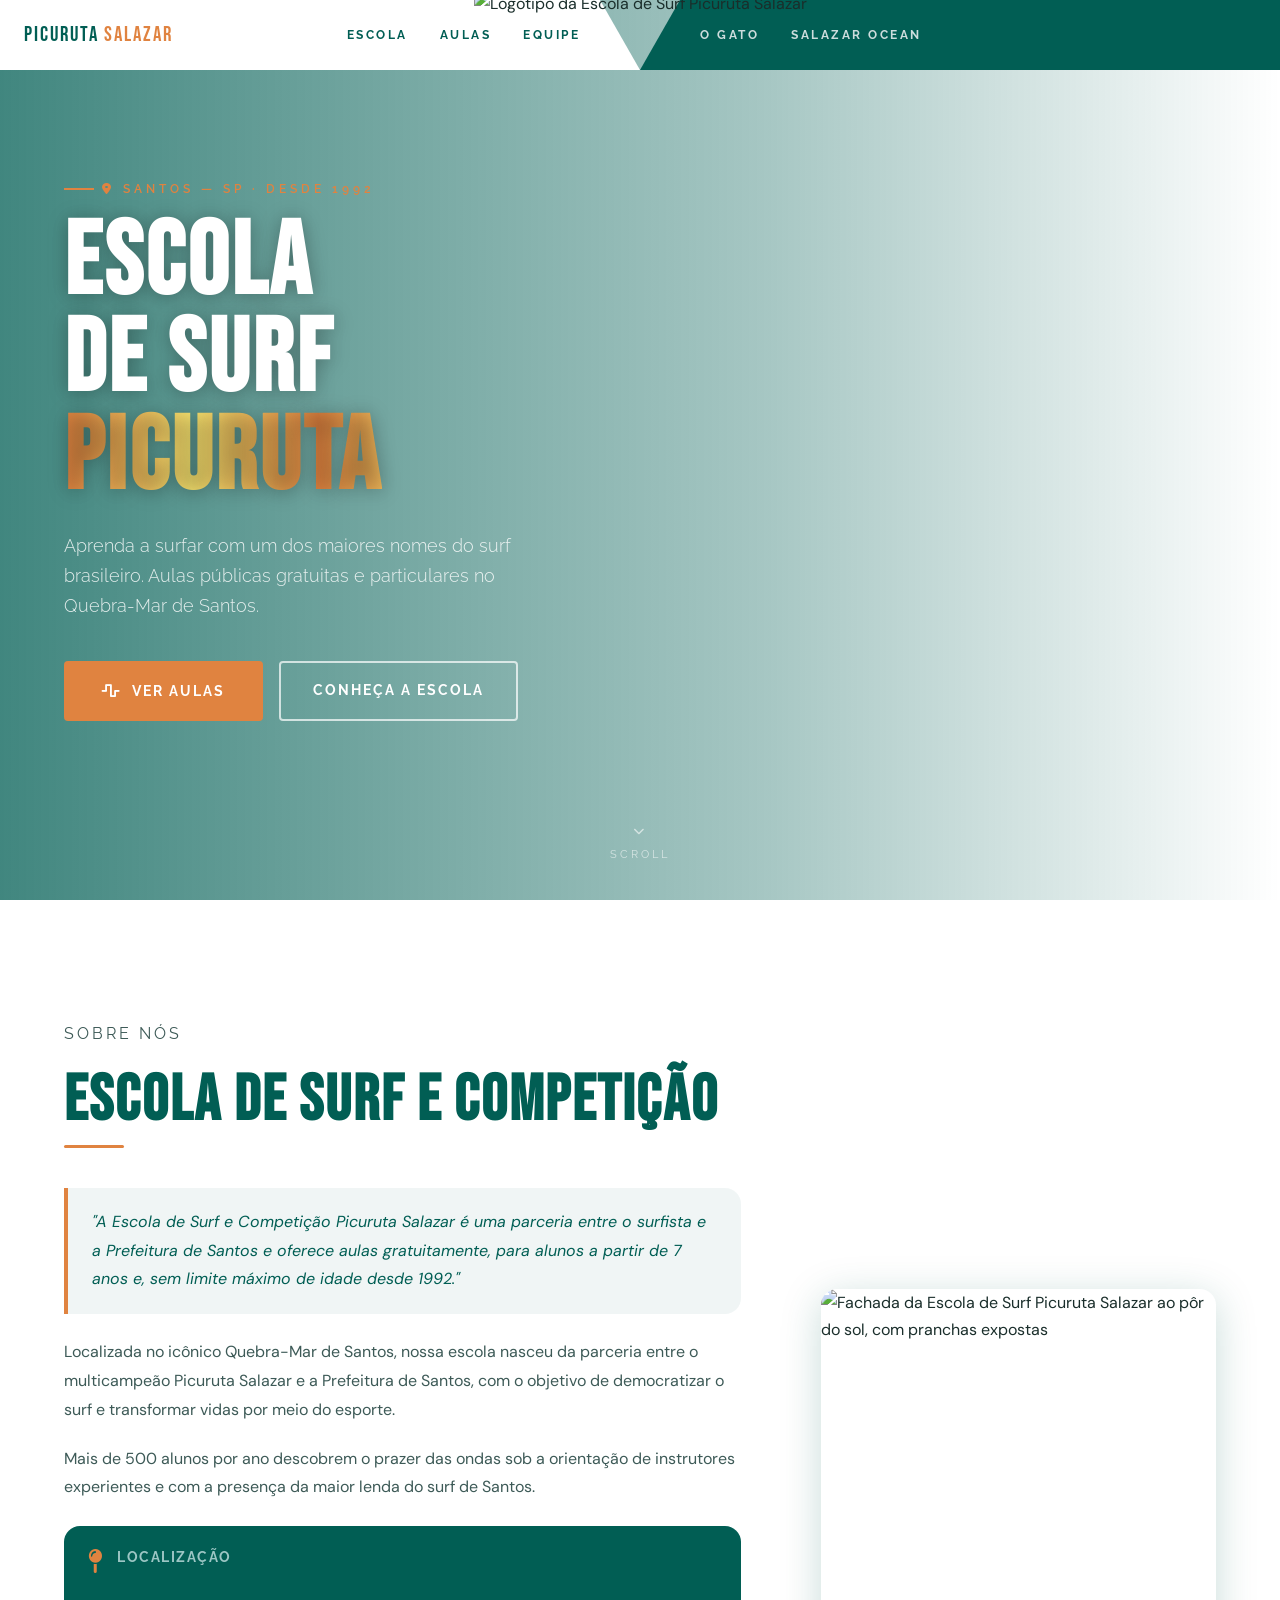
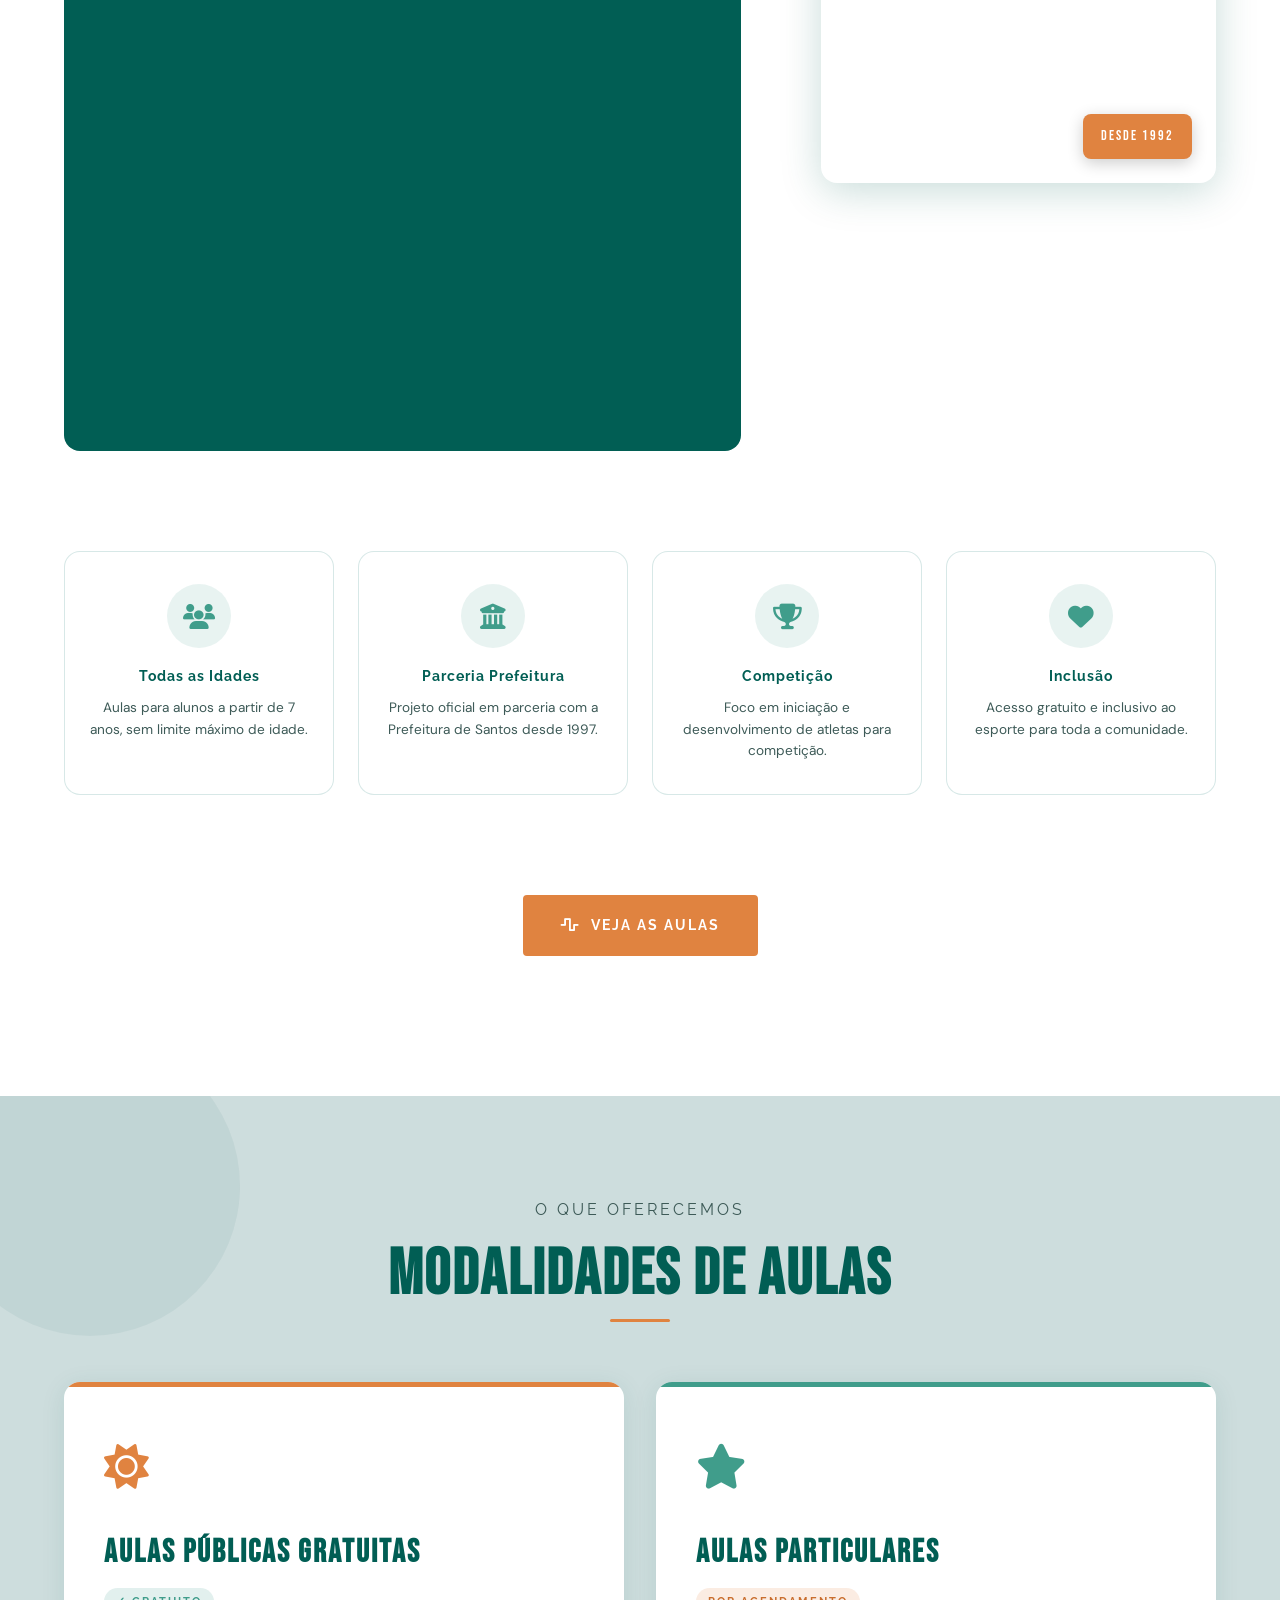
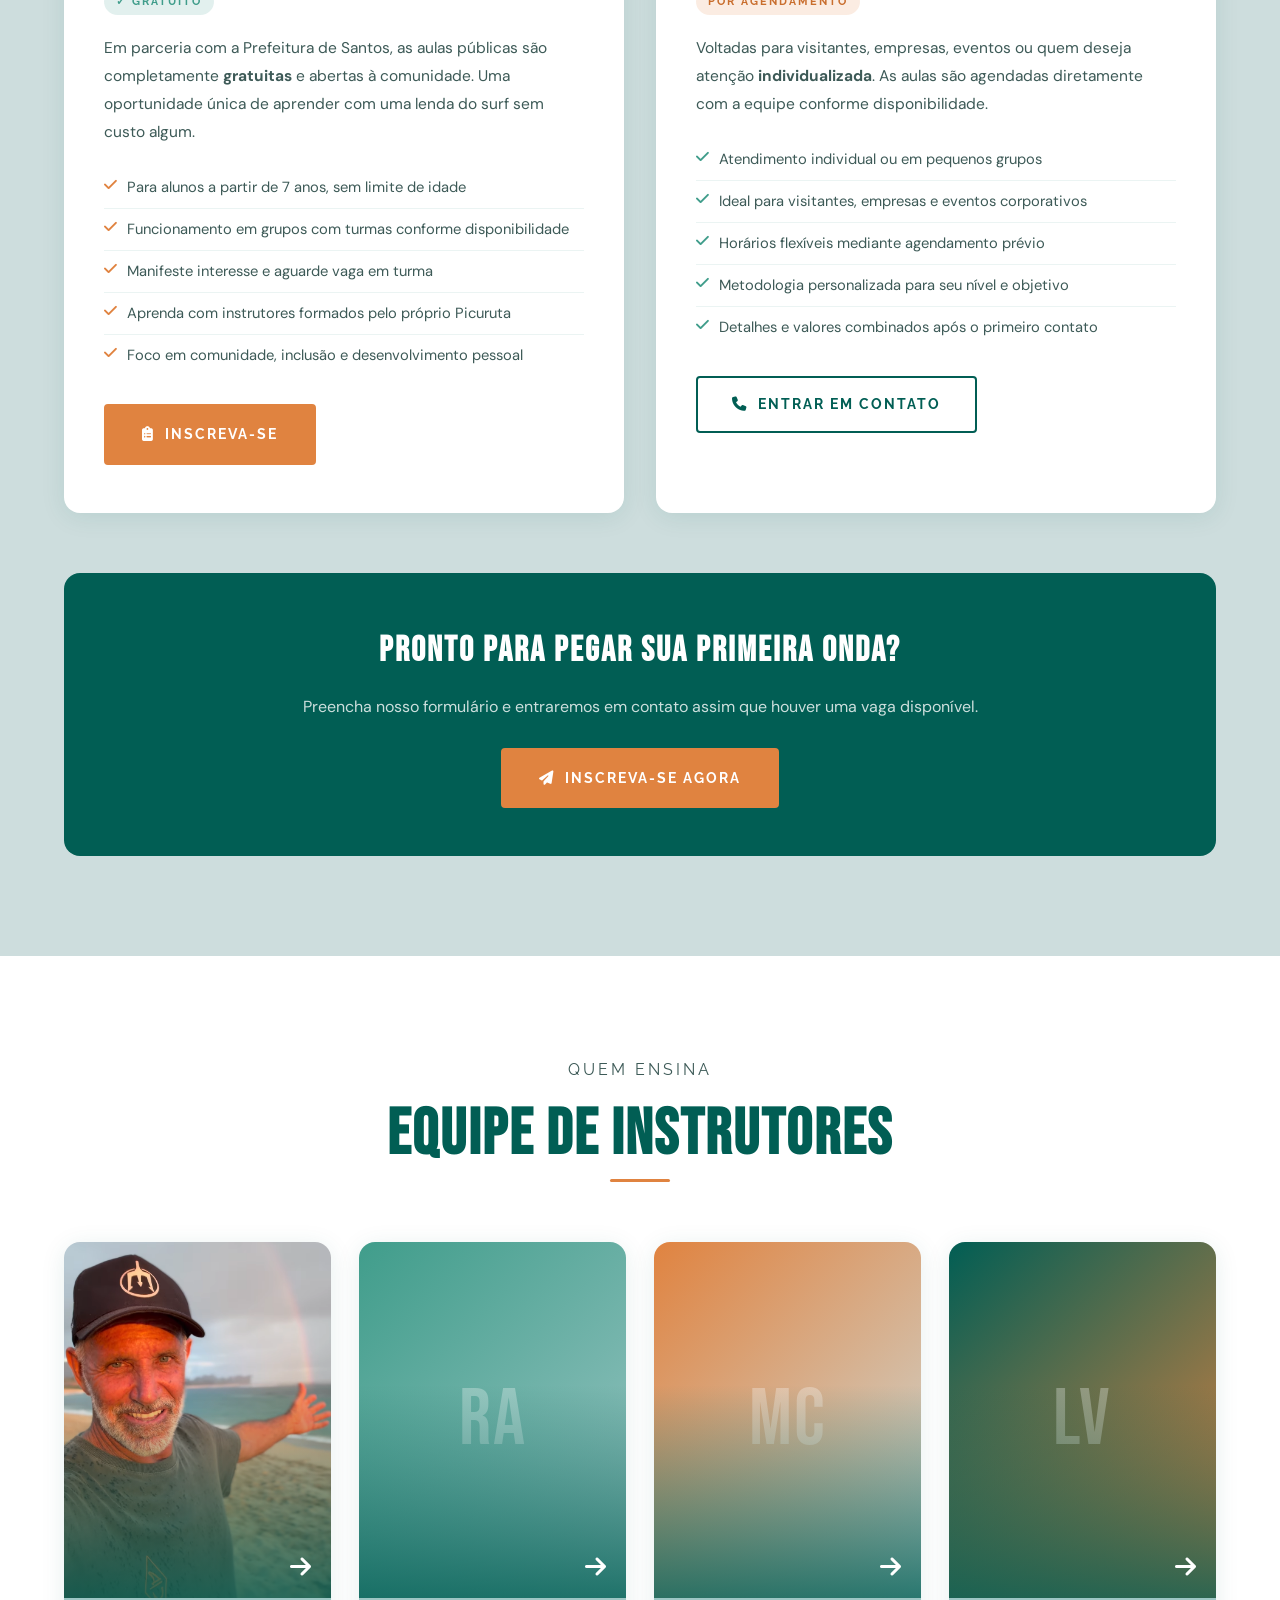
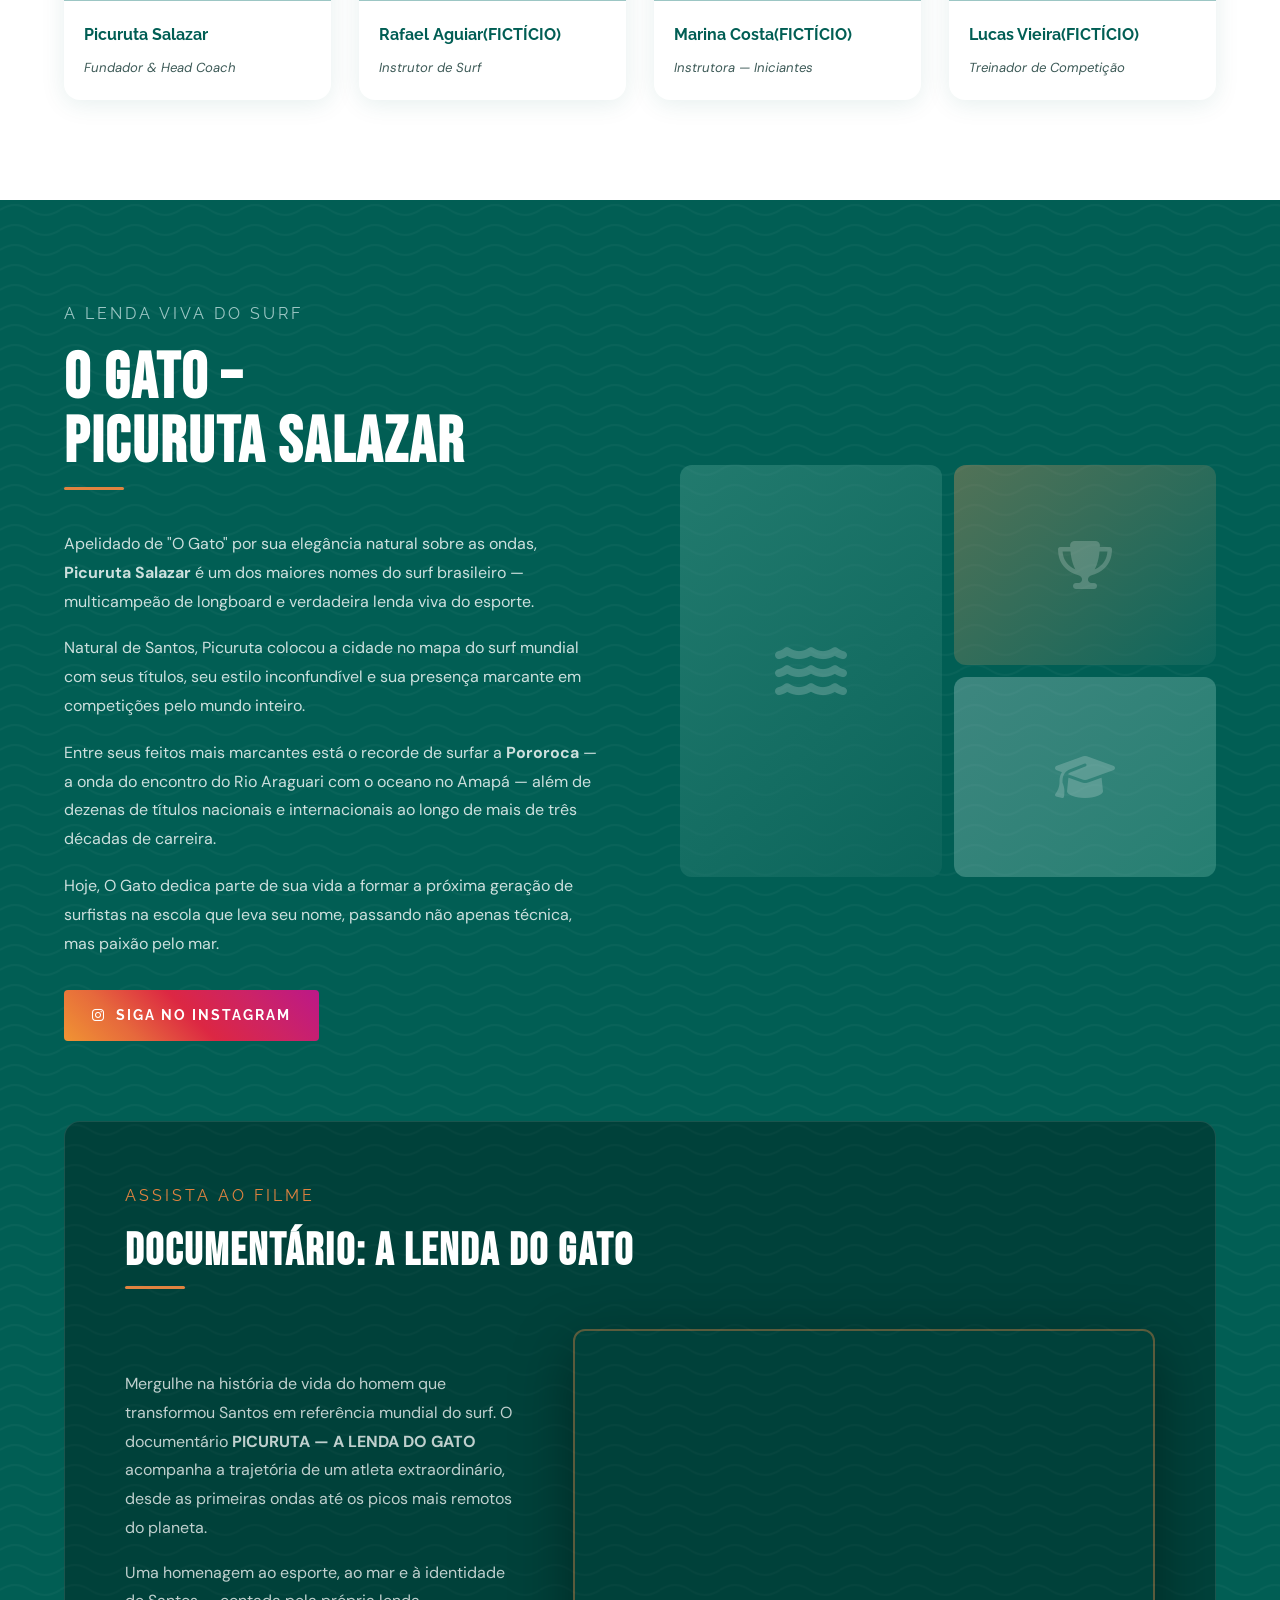
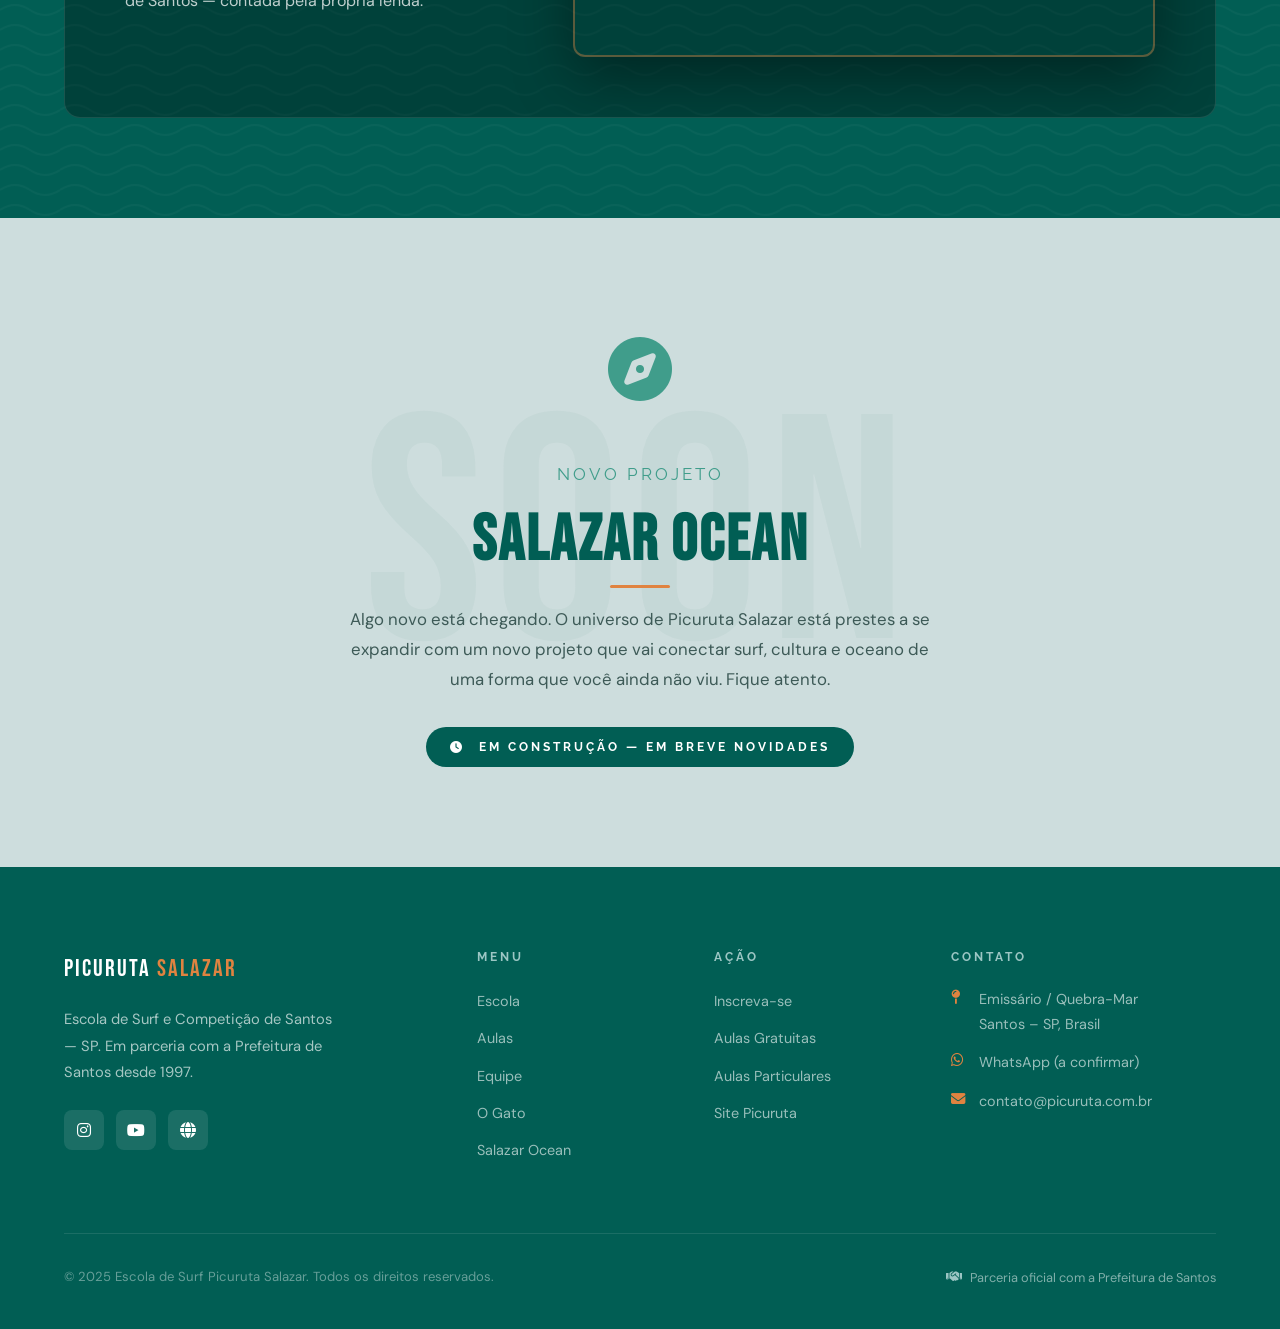
==== commit 92183c7d: "Inser" ====
--- a/index.html
+++ b/index.html
@@ -422,7 +422,7 @@
             </div>
           </div>
           <div class="prof-info">
-            <h4>Rafael Aguiar</h4>
+            <h4>Rafael Aguiar(FICTÍCIO)</h4>
             <span>Instrutor de Surf</span>
           </div>
         </a>
@@ -437,7 +437,7 @@
             </div>
           </div>
           <div class="prof-info">
-            <h4>Marina Costa</h4>
+            <h4>Marina Costa(FICTÍCIO)</h4>
             <span>Instrutora — Iniciantes</span>
           </div>
         </a>
@@ -452,7 +452,7 @@
             </div>
           </div>
           <div class="prof-info">
-            <h4>Lucas Vieira</h4>
+            <h4>Lucas Vieira(FICTÍCIO)</h4>
             <span>Treinador de Competição</span>
           </div>
         </a>
@@ -833,4 +833,4 @@
   </script>
 
 </body>
-</html>+</html>
